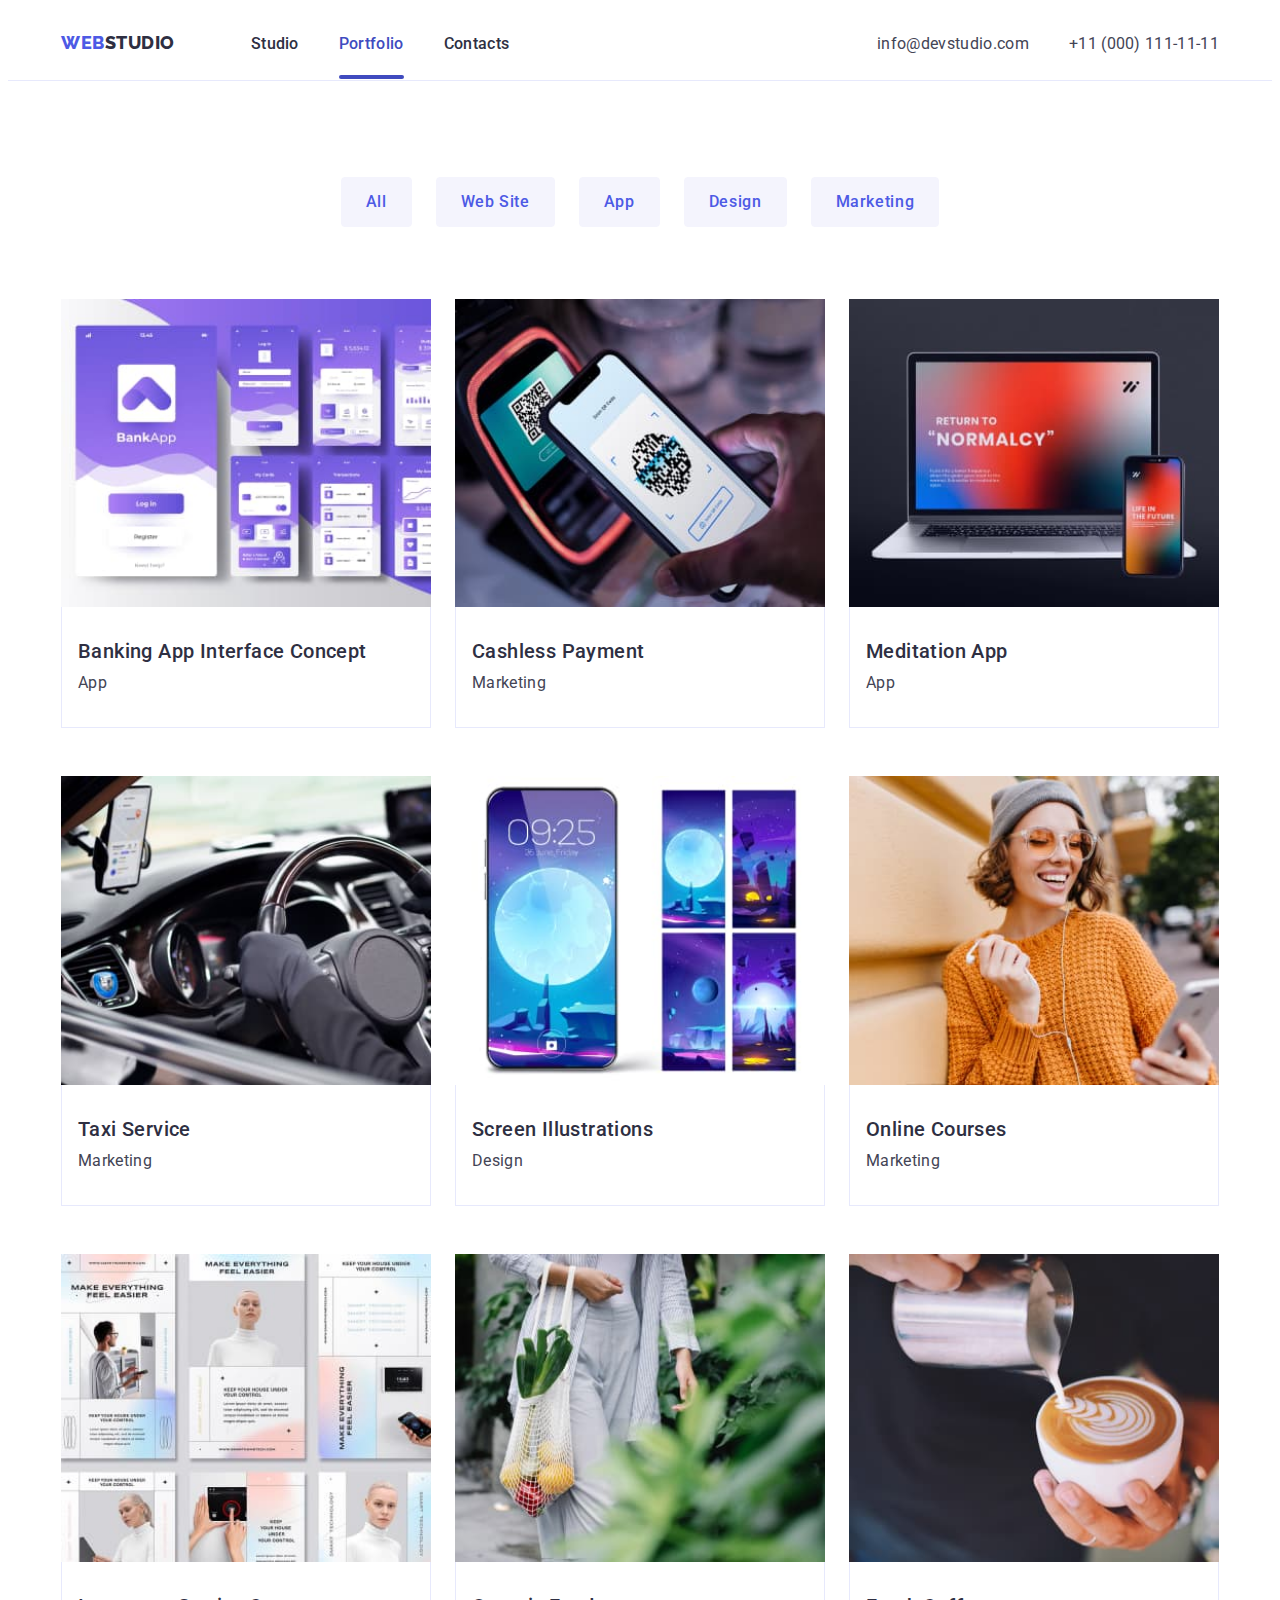
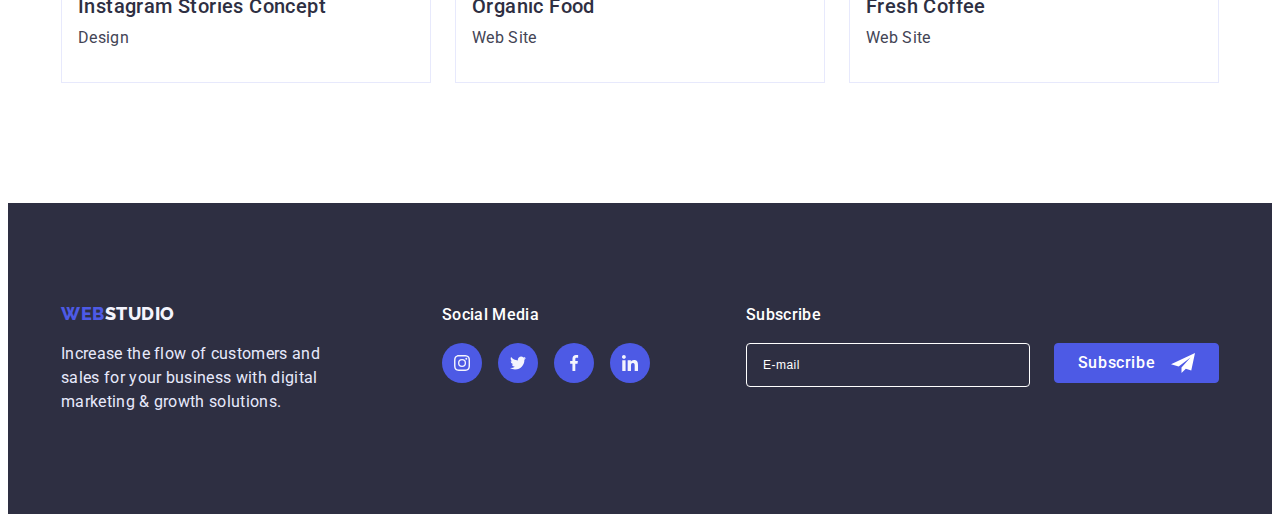
==== portfolio.html @ d58a416a "Initial commit" ====
<!DOCTYPE html>
<html lang="en">

<head>
  <meta charset="UTF-8" />
  <meta http-equiv="X-UA-Compatible" content="IE=edge" />
  <meta name="viewport" content="width=device-width, initial-scale=1.0" />
  <title>Document</title>
  <link rel="preconnect" href="https://fonts.googleapis.com" />
  <link rel="preconnect" href="https://fonts.gstatic.com" crossorigin />
  <link href="https://fonts.googleapis.com/css2?family=Raleway:wght@800&family=Roboto:wght@400;500;700;900&display=swap"
    rel="stylesheet" />
    <link
    href="https://cdnjs.cloudflare.com/ajax/libs/modern-normalize/1.1.0/modern-normalize.min.css"
    rel="stylesheet"
    integrity="sha512-wpPYUAdjBVSE4KJnH1VR1HeZfpl1ub8YT/NKx4PuQ5NmX2tKuGu6U/JRp5y+Y8XG2tV+wKQpNHVUX03MfMFn9Q=="
    crossorigin="anonymous"
    referrerpolicy="no-referrer"
  />
  <link
    href="https://cdnjs.cloudflare.com/ajax/libs/animate.css/4.1.1/animate.min.css"
    rel="stylesheet"
  />
  <link href="https://unpkg.com/aos@2.3.1/dist/aos.css" rel="stylesheet" />
  <link rel="stylesheet" href="./css/style.css" />
</head>

<body>
  <!-- Header -->
  <header class="header">
    <div class="header-container container">
      <nav class="header-nav">
        <a class="logo link" href="./index.html">Web<span class="logo-color">Studio</span></a>
        <ul class="header-list list">
          <li class="header-item">
            <a class="header-link link" href="./index.html">Studio</a>
          </li>
          <li class="header-item">
            <a class="header-link header-line link" href="./portfolio.html">Portfolio</a>
          </li>
          <li class="header-item">
            <a class="header-link link" href="">Contacts</a>
          </li>
        </ul>
      </nav>
      <address class="address">
        <ul class="header-list list">
          <li>
            <a class="header-address link" href="mailto:info@devstudio.com">info@devstudio.com</a>
          </li>
          <li>
            <a class="header-address link" href="tel:+110001111111">+11 (000) 111-11-11</a>
          </li>
        </ul>
      </address>
    </div>
  </header>

  <!-- Main -->

  <main>
    <!-- Filters -->

    <section class="portfolio">
      <div class="container">
        <h1 hidden>Portfolio</h1>
        <ul class="filters-list list">
          <li class="filters-list-item">
            <button class="portfolio-btn btn" type="button">All</button>
          </li>
          <li class="filters-list-item">
            <button class="portfolio-btn btn" type="button">
              Web Site
            </button>
          </li>
          <li class="filters-list-item">
            <button class="portfolio-btn btn" type="button">App</button>
          </li>
          <li class="filters-list-item">
            <button class="portfolio-btn btn" type="button">Design</button>
          </li>
          <li class="filters-list-item">
            <button class="portfolio-btn btn" type="button">
              Marketing
            </button>
          </li>
        </ul>

        <ul class="row-list list">
          <li class="row-item">
              <a class="row-item-link link" href="">
                <div class="row-wrap">
                  <div class="row-box-overlay">
                  <img class="row-img" src="./images/portfolio/raw1/img.jpg" alt="image" width="360" height="300" />
                  <p class="row-overlay-text">14 Stylish and User-Friendly App Design Concepts · Task Manager App · Calorie Tracker App · Exotic Fruit Ecommerce App · Cloud Storage App</p>
                  </div>
                  <div class="row-text-wrap">
                      <h2 class="row-title">Banking App Interface Concept</h2>
                        <p class="row-text">App</p>
                  </div>
                </div>
              </a>
          </li>
          <li class="row-item">
            <a class="row-item-link link" href="">
              <div class="row-wrap">
                <div class="row-box-overlay">
                  <img class="row-img" src="./images/portfolio/raw1/img3.jpg" alt="image" width="360" height="300" />
                  <p class="row-overlay-text">14 Stylish and User-Friendly App Design Concepts · Task Manager App · Calorie Tracker App · Exotic Fruit Ecommerce App · Cloud Storage App</p>
                </div >
                <div class="row-text-wrap">
                  <h2 class="row-title">Cashless Payment</h2>
                  <p class="row-text">Marketing</p>
                </div>
              </div>
            </a>
          </li>
          <li class="row-item">
            <a class="row-item-link link" href="">
              <div class="row-wrap">
                <div class="row-box-overlay">
                  <img class="row-img" src="./images/portfolio/raw1/img2.jpg" alt="image" width="360" height="300" />
                  <p class="row-overlay-text">14 Stylish and User-Friendly App Design Concepts · Task Manager App · Calorie Tracker App · Exotic Fruit Ecommerce App · Cloud Storage App</p>
                </div>
                <div class="row-text-wrap">
                  <h2 class="row-title">Meditation App</h2>
                  <p class="row-text">App</p>
                </div>
              </div>
            </a>
          </li>
          <li class="row-item">
            <a class="row-item-link link" href="">
              <div class="row-wrap">
                <div class="row-box-overlay">
                  <img class="row-img" src="./images/portfolio/raw2/img.jpg" alt="image" width="360" height="300" />
                  <p class="row-overlay-text">14 Stylish and User-Friendly App Design Concepts · Task Manager App · Calorie Tracker App · Exotic Fruit Ecommerce App · Cloud Storage App</p>
                </div>
                <div class="row-text-wrap">
                  <h2 class="row-title">Taxi Service</h2>
                  <p class="row-text">Marketing</p>
                </div >
              </div>
            </a>
          </li>
          <li class="row-item">
            <a class="row-item-link link" href="">
              <div class="row-wrap">
                <div class="row-box-overlay">
                  <img class="row-img" src="./images/portfolio/raw2/img2.jpg" alt="image" width="360" height="300" />
                  <p class="row-overlay-text">14 Stylish and User-Friendly App Design Concepts · Task Manager App · Calorie Tracker App · Exotic Fruit Ecommerce App · Cloud Storage App</p>
                </div>
                <div class="row-text-wrap">
                  <h2 class="row-title">Screen Illustrations</h2>
                  <p class="row-text">Design</p>
                </div>
              </div>
            </a>
          </li>
          <li class="row-item">
            <a class="row-item-link link" href="">
              <div class="row-wrap">
                <div class="row-box-overlay">
                  <img class="row-img" src="./images/portfolio/raw2/img3.jpg" alt="image" width="360" height="300" />
                  <p class="row-overlay-text">14 Stylish and User-Friendly App Design Concepts · Task Manager App · Calorie Tracker App · Exotic Fruit Ecommerce App · Cloud Storage App</p>
                </div>
                <div class="row-text-wrap">
                  <h2 class="row-title">Online Courses</h2>
                  <p class="row-text">Marketing</p>
                </div >
              </div>
            </a>
          </li>
          <li class="row-item">
            <a class="row-item-link link" href="">
              <div class="row-wrap">
                <div class="row-box-overlay">
                  <img class="row-img" src="./images/portfolio/raw3/img.jpg" alt="image" width="360" height="300" />
                  <p class="row-overlay-text">14 Stylish and User-Friendly App Design Concepts · Task Manager App · Calorie Tracker App · Exotic Fruit Ecommerce App · Cloud Storage App</p>
               </div>
                <div class="row-text-wrap">
                  <h2 class="row-title">Instagram Stories Concept</h2>
                  <p class="row-text">Design</p>
                </div>
              </div>
            </a>
          </li>
          <li class="row-item">
            <a class="row-item-link link" href="">
              <div class="row-wrap">
                <div class="row-box-overlay">
                <img class="row-img" src="./images/portfolio/raw3/img2.jpg" alt="image"
                  width="360" height="300" />
                  <p class="row-overlay-text">14 Stylish and User-Friendly App Design Concepts · Task Manager App · Calorie Tracker App · Exotic Fruit Ecommerce App · Cloud Storage App</p>
                </div>
              <div class="row-text-wrap">
                <h2 class="row-title">Organic Food</h2>
                <p class="row-text">Web Site</p>
              </div>
              </div>
            </a>
          </li>
          <li class="row-item">
            <a class="row-item-link link" href="">
              <div class="row-wrap">
                <div class="row-box-overlay">
               <img class="row-img" src="./images/portfolio/raw3/img3.jpg" alt="image" 
                  width="360" height="300" />
                  <p class="row-overlay-text">14 Stylish and User-Friendly App Design Concepts · Task Manager App · Calorie Tracker App · Exotic Fruit Ecommerce App · Cloud Storage App</p>
                </div>
                <div class="row-wrap"></div><div class="row-text-wrap">
                <h2 class="row-title">Fresh Coffee</h2>
                <p class="row-text">Web Site</p>
              </div>
              </div>
            </a>
          </li>
        </ul>
      </div>

    </section>
  </main>

  <!-- Footer -->
  <footer class="footer">
    <div class="footer-container container">
      <div class="footer-wrap">
        <a class="footer-logo-link link" href="./index.html">Web<span class="footer-logo-color">Studio</span></a>
        <p class="footer-text">
          Increase the flow of customers and sales for your business with
          digital marketing & growth solutions.
        </p>
      </div>
      <div class="footer-soc-wrap">
        <h3 class="footer-item-title title">Social media</h3>
        <ul class="footer-soc-list list">
          <li class="footer-soc-item">
            <a href="" class="footer-soc-link link"><svg width="16" height="16" class="footer-soc-icon">
                <use href="./images/icon/symbol-defs.svg#icon-instagram"></use>
              </svg></a>
          </li>
          <li class="footer-soc-item">
            <a href="" class="footer-soc-link link"><svg width="16" height="16" class="footer-soc-icon">
                <use href="./images/icon/symbol-defs.svg#icon-twitter"></use>
              </svg></a>
          </li>
          <li class="footer-soc-item">
            <a href="" class="footer-soc-link link">
              <svg width="16" height="16" class="footer-soc-icon">
                <use href="./images/icon/symbol-defs.svg#icon-facebook"></use>
              </svg></a>
          </li>
          <li class="footer-soc-item">
            <a href="" class="footer-soc-link link"><svg width="16" height="16" class="footer-soc-icon">
                <use href="./images/icon/symbol-defs.svg#icon-linkedin"></use>
              </svg></a>
          </li>
          </a>
          </li>
        </ul>
      </div>
      <form class="footer-form-wrap">
        <p class="footer-email-text">Subscribe</p>
        <div class="user-input">
            <input type="text" 
                class="footer-email-input" 
                placeholder="E-mail"
                name="user-email"
                required
                id="user-email"
                >
            
            <button type="submit" class="footer-btn btn" name="user-email">
              Subscribe <svg width="24" height="24" class="footer-btn-icon">
                  <use href="./images/icon/symbol-defs.svg#icon-Frame"></use>
                 </svg></button>
        </div > 
      </form >

    </div>
  </footer>
 
  <script src="https://unpkg.com/aos@2.3.1/dist/aos.js"></script>
    <script>
      AOS.init();
    </script>
  
</body>

</html>
---- css/style.css ----
:root {
  --color-iris: #4d5ae5;
  --color-ocean: #404bbf;
  --color-navy-blue: #2e2f42;
  --color-green: #31d0aa;
  --color-slate: #434455;
  --color-light-slate: #8e8f99;
  --color-cornflower: #e7e9fc;
  --color-cloud: #f4f4fd;
  --color-navy-blue-modal: #2e2f42;
  --color-grey: #2e2f42;
  --color-white: #ffffff;
  --color-dairy: #fcfcfc;
}

p,
h1,
h2,
h3,
h4,
h5,
h6 {
  margin: 0;
}

ul {
  padding-left: 0;
  margin: 0;
}

button {
  cursor: pointer;
}

address {
  font-style: normal;
}

body {
  font-family: Roboto, sans-serif;
  font-weight: 400;
  color: var(--color-slate);
}

img {
  display: block;
  width: 100%;
  height: auto;
}

.link {
  text-decoration: none;
}

.list {
  list-style: none;
}

.title {
  font-weight: 700;
  font-size: 36px;
  line-height: 1.11;
  text-align: center;
  letter-spacing: 0.02em;
  text-transform: capitalize;
}

.container {
  width: 1158px;
  padding-left: 15px;
  padding-right: 15px;
  margin-left: auto;
  margin-right: auto;
}

.btn {
  font-family: "Roboto", sans-serif;
  border-radius: 4px;
  cursor: pointer;
  letter-spacing: 0.04em;
  line-height: 1.5;
  font-size: 16px;
  font-weight: 500;
}

.visually-hidden {
  position: absolute;
  width: 1px;
  height: 1px;
  margin: -1px;
  border: 0;
  padding: 0;
  white-space: nowrap;
  clip-path: inset(100%);
  clip: rect(0 0 0 0);
  overflow: hidden;
}

/* ---------- HEADER ------------ */

.header {
  border-bottom: 1px solid var(--color-cornflower);
  padding-top: 24px;
  background-color: var(--color-white);
}

.header-container {
  display: flex;
  align-items: flex-start;
}
.header-nav {
  display: flex;
  margin-right: auto;
  align-items: flex-start;
}

.logo {
  font-family: "Raleway", sans-serif;
  font-weight: 800;
  font-size: 18px;
  line-height: 1.17em;
  display: flex;
  align-items: center;
  letter-spacing: 0.03em;
  text-transform: uppercase;
  color: var(--color-iris);
  margin-right: 76px;
}
.logo-color {
  color: var(--color-navy-blue);
}

.header-list {
  display: flex;
  align-items: center;
  gap: 40px;
}

.header-link {
  font-family: inherit;
  font-weight: 500;
  font-size: 16px;
  line-height: 1.5em;
  letter-spacing: 0.02em;
  color: var(--color-navy-blue);
  transition: color 250ms cubic-bezier(0.4, 0, 0.2, 1);
}

a[class="header-link header-line link"] {
  color: var(--color-ocean);
}

.header-item {
  display: block;
  width: 100%;
  min-height: 48px;
  position: relative;
}
.header-item > .header-line::after {
  content: "";
  width: 100%;
  height: 4px;
  border-radius: 2px;
  display: block;
  background-color: var(--color-ocean);
  position: absolute;
  top: 43px;
  left: 0;
  transition: background-color 250ms cubic-bezier(0.4, 0, 0.2, 1);
}

.header-link:is(:hover, :focus) {
  color: var(--color-ocean);
}

.header-address {
  font-weight: 400;
  font-size: 16px;
  line-height: 1.5;
  letter-spacing: 0.02em;
  color: var(--color-slate);
  transition: color 250ms cubic-bezier(0.4, 0, 0.2, 1);
}

.header-address:is(:hover, :focus) {
  color: var(--color-ocean);
}

/* ----------- HERO ------------- */

.hero {
  background-color: var(--color-navy-blue);
  background-image: linear-gradient(
      rgba(46, 47, 66, 0.7),
      rgba(46, 47, 66, 0.7)
    ),
    url(../images/hero/people-office.jpg);
  background-repeat: no-repeat;
  background-size: cover;
  max-width: 1440px;
  background-position: center;
  padding-top: 188px;
  padding-bottom: 188px;
  margin-left: auto;
  margin-right: auto;
}

.hero-title {
  font-weight: 700;
  font-size: 56px;
  line-height: 1.07;
  text-align: center;
  letter-spacing: 0.02em;
  color: #ffffff;
  max-width: 496px;
  margin: 0 auto 48px;
  display: block;
}

.hero-btn {
  min-width: 169px;
  height: 56px;
  border-radius: 4px;
  padding: 16px 32px;
  color: #ffffff;
  background: var(--color-iris);
  border: 1px solid var(--color-iris);
  margin: 0 465px auto;
  transition: background-color 250ms cubic-bezier(0.4, 0, 0.2, 1),
    border 250ms cubic-bezier(0.4, 0, 0.2, 1);
  z-index: 3;
}

.hero-btn:is(:hover, :focus) {
  background-color: var(--color-ocean);
  border: 1px solid var(--color-ocean);
}

/*-------------- feature ------------*/
.feature {
  padding-top: 120px;
  padding-bottom: 120px;
}

.feature-item {
  width: calc((100% - 72px) / 4);
}

.feature-list {
  display: flex;
  gap: 24px;
}

.feature-title {
  font-weight: 500;
  font-size: 20px;
  line-height: 1.2;
  letter-spacing: 0.02em;
  color: var(--color-navy-blue);
  margin-bottom: 8px;
}

.feature-text {
  font-weight: 400;
  font-size: 16px;
  line-height: 1.5;
  letter-spacing: 0.02em;
  color: var(--color-slate);
}

.feature-icon {
  background-color: var(--color-cloud);
  width: 100%;
  height: 112px;
  margin-bottom: 8px;
  display: flex;
  align-items: center;
  justify-content: center;
}

/* -------------doing-------------- */
.doing {
  padding-top: 0;
  padding-bottom: 120px;
}
.doing-img {
  width: 100%;
  height: auto;
  display: block;
}

.doing-item {
  width: calc((100% - 48px) / 3);
}

.doing-title {
  color: var(--color-navy-blue);
  margin-bottom: 72px;
}

.doing-list {
  display: flex;
  gap: 24px;
}

/* ---------team------------------ */
.team {
  background-color: var(--color-cloud);
  padding-top: 120px;
  padding-bottom: 120px;
}

.team-item {
  width: calc((100% - 72px) / 3);
  box-shadow: 0px 1px 6px rgba(46, 47, 66, 0.08),
    0px 1px 1px rgba(46, 47, 66, 0.16), 0px 2px 1px rgba(46, 47, 66, 0.08);
  border-radius: 0px 0px 4px 4px;
}

.team-item-wrap {
  padding: 32px 0;
  background-color: #ffffff;
}

.team-title {
  color: var(--color-navy-blue);
  margin-bottom: 72px;
}

.team-item-title {
  font-weight: 500;
  font-size: 20px;
  line-height: 1.2;
  text-align: center;
  letter-spacing: 0.02em;
  color: var(--color-navy-blue);
  margin-bottom: 8px;
}
.team-item-text {
  font-size: 16px;
  line-height: 1.5;
  text-align: center;
  letter-spacing: 0.02em;
  color: var(--color-slate);
}

.team-list {
  display: flex;
  gap: 24px;
}

.team-soc-list {
  display: flex;
  justify-content: center;
  margin-top: 8px;
  gap: 24px;
}
.team-soc-item {
  width: 40px;
  height: 40px;
}

.team-soc-link {
  width: 100%;
  height: 100%;
  border-radius: 50%;
  background-color: var(--color-iris);
  display: flex;
  align-items: center;
  justify-content: center;
  transition: background-color 250ms cubic-bezier(0.4, 0, 0.2, 1);
}

.team-soc-link:is(:hover, :focus) {
  background-color: var(--color-ocean);
}

.team-soc-icon {
  fill: var(--color-cloud);
}

/* -------customers--------- */
.customers {
  padding-top: 120px;
  padding-bottom: 120px;
}

.customers-title {
  margin-bottom: 72px;
}
.customers-list {
  display: flex;
  justify-content: center;
  gap: 24px;
}

.customers-item {
  width: calc((100% - 120px) / 6);
  height: 88px;
}

.customers-link {
  width: 100%;
  height: 100%;
  display: flex;
  align-items: center;
  justify-content: center;
  border: 1px solid var(--color-light-slate);
  border-radius: 5px;
  fill: var(--color-light-slate);
  transition: border 250ms cubic-bezier(0.4, 0, 0.2, 1),
    fill 250ms cubic-bezier(0.4, 0, 0.2, 1);
}

.customers-link:is(:hover, :focus) {
  border: 1px solid var(--color-ocean);
  fill: var(--color-ocean);
}

/* ------filters--------- */

.portfolio {
  padding-top: 96px;
  padding-bottom: 120px;
}
.filters-list {
  align-items: center;
  margin-bottom: 72px;
  display: flex;
  justify-content: center;
  gap: 24px;
}
.portfolio-btn {
  padding: 12px 24px;
  background-color: var(--color-cloud);
  border: 1px solid var(--color-cloud);
  color: var(--color-iris);
  transition: background-color 250ms cubic-bezier(0.4, 0, 0.2, 1),
    border-color 250ms cubic-bezier(0.4, 0, 0.2, 1),
    color 250ms cubic-bezier(0.4, 0, 0.2, 1),
    box-shadow 250ms cubic-bezier(0.4, 0, 0.2, 1);
}
.portfolio-btn:hover {
  background-color: var(--color-ocean);
  border-color: var(--color-ocean);
  color: #ffffff;
  box-shadow: 0px 3px 1px rgba(0, 0, 0, 0.1), 0px 2px 1px rgba(0, 0, 0, 0.08),
    0px 2px 2px rgba(0, 0, 0, 0.12);
}

/* ---------row-------------- */

.row-list {
  display: flex;
  flex-wrap: wrap;
  flex-direction: row;
  gap: 48px 24px;
}
.row-wrap {
  background-color: #ffffff;
}

.row-item {
  width: calc((100% - 48px) / 3);
  border-radius: 0px 0px 4px 4px;
  transition: transform 250ms cubic-bezier(0.4, 0, 0.2, 1);
}

.row-item-link {
  display: block;
  transition: box-shadow 250ms cubic-bezier(0.4, 0, 0.2, 1);
}

.row-item-link:is(:hover, :focus) {
  box-shadow: 0px 1px 6px rgba(46, 47, 66, 0.08),
    0px 1px 1px rgba(46, 47, 66, 0.16), 0px 2px 1px rgba(46, 47, 66, 0.08);
}

.row-box-overlay {
  position: relative;
  overflow: hidden;
}

.row-item:hover .row-overlay-text {
  transform: translateY(0);
}

.row-overlay-text {
  position: absolute;
  top: 0;
  font-weight: 400;
  font-size: 16px;
  line-height: 1.5;
  letter-spacing: 0.02em;
  color: var(--color-cloud);
  background-color: var(--color-iris);
  height: 100%;
  width: 100%;
  padding-top: 40px;
  padding-bottom: 0px;
  padding-left: 32px;
  padding-right: 32px;
  transform: translateY(100%);
  transition: transform 250ms cubic-bezier(0.4, 0, 0.2, 1);
}

.row-title {
  font-weight: 500;
  font-size: 20px;
  line-height: 1.2;
  letter-spacing: 0.02em;
  color: var(--color-navy-blue);
  margin-bottom: 8px;
}

.row-text {
  font-size: 16px;
  line-height: 1.5;
  letter-spacing: 0.02em;
  color: var(--color-slate);
}

.row-text-wrap {
  padding-top: 32px;
  padding-bottom: 32px;
  padding-left: 16px;
  border-left: 1px solid var(--color-cornflower);
  border-right: 1px solid var(--color-cornflower);
  border-bottom: 1px solid var(--color-cornflower);
}

/* ----------footer----------- */

.footer-container {
  display: flex;
}
.footer-wrap {
  max-width: 264px;
  margin-right: 120px;
}

.footer-text {
  font-size: 16px;
  line-height: 1.5;
  letter-spacing: 0.02em;
  color: var(--color-cornflower);
  margin-top: 17.5px;
}

.footer {
  padding-top: 100px;
  padding-bottom: 100px;
  background: var(--color-navy-blue);
}

.footer-logo-link {
  font-family: "Raleway", sans-serif;
  font-weight: 800;
  font-size: 18px;
  line-height: 1.17em;
  letter-spacing: 0.03em;
  text-transform: uppercase;
  color: var(--color-iris);
}

.footer-logo-color {
  color: var(--color-cloud);
}

.footer-item-title {
  font-weight: 500;
  font-size: 16px;
  line-height: 1.5;
  color: var(--color-white);
  text-align: left;
  margin-bottom: 16px;
}

.footer-soc-list {
  display: flex;
  gap: 16px;
}
.footer-soc-item {
  width: 40px;
  height: 40px;
}
.footer-soc-wrap {
  margin-right: 96px;
}

.footer-soc-link {
  width: 100%;
  height: 100%;
  border-radius: 50%;
  background-color: var(--color-iris);
  display: flex;
  align-items: center;
  justify-content: center;
  fill: var(--color-cloud);
  transition: background-color 250ms cubic-bezier(0.4, 0, 0.2, 1);
}

.footer-soc-link:is(:hover, :focus) {
  background-color: var(--color-green);
}

/* footer-modal-wrap */
.footer-form-wrap {
  
}

.footer-email-text {
  font-weight: 500;
  font-size: 16px;
  line-height: 1.5;
  letter-spacing: 0.02em;
  color: #ffffff;
  margin-bottom: 16px;
}
.user-input {
  display: flex;
  gap: 24px;
}
.footer-email-input {
  width: 264px;
  height: 40px;
  border: 1px solid var(--color-white);
  border-radius: 4px;
  outline: transparent;
  background-color: transparent;
  padding-left: 16px;
  color: var(--color-white);
  transition: border-color 250ms cubic-bezier(0.4, 0, 0.2, 1);
}
.footer-email-input:is(:hover, :focus) {
  border-color: var(--color-iris);
  
}

.footer-email-input::placeholder {
  font-weight: 400;
  font-size: 12px;
  line-height: 2;
  display: flex;
  align-items: center;
  letter-spacing: 0.04em;
  color: var(--color-white);
 
}



.footer-btn {
  width: 165px;
  max-height: 40px;
  background-color: var(--color-iris);
  border: 1px solid var(--color-iris);
  color: var(--color-white);
  fill: var(--color-white);
  display: flex;
  align-items: center;
  justify-content: center;
  transition: background-color 250ms cubic-bezier(0.4, 0, 0.2, 1),
  border-color 250ms cubic-bezier(0.4, 0, 0.2, 1);
  gap: 16px;
   
}

.footer-btn:is(:hover, :focus) {
  background-color: var(--color-ocean);
  border-color: var(--color-ocean);
} 

/* ------------backdrop--------- */
.backdrop {
  position: fixed;
  top: 0;
  left: 0;
  width: 100%;
  height: 100%;
  background-color: rgba(46, 47, 66, 0.4);
  transition: opacity 250ms cubic-bezier(0.4, 0, 0.2, 1),
    visibility 250ms cubic-bezier(0.4, 0, 0.2, 1);
}

.modal {
  width: 408px;
  padding: 72px 24px 24px;
  background-color: var(--color-dairy);
  border-radius: 4px;
  position: relative;
  top: 50%;
  left: 50%;
  transform: translate(-50%, -50%) scaleY(1);
  transition: transform 250ms cubic-bezier(0.4, 0, 0.2, 1);
}

.backdrop.is-hidden .modal {
  transform: translate(-50%, -50%) scaleY(2);
}

.modal-close {
  display: block;
  position: absolute;
  top: 24px;
  left: 360px;
  border-radius: 50%;
  width: 24px;
  height: 24px;
  background-color: var(--color-cornflower);
  border: 1px solid rgba(0, 0, 0, 0.1);
  transition: background-color 250ms cubic-bezier(0.4, 0, 0.2, 1),
    border 250ms cubic-bezier(0.4, 0, 0.2, 1);
}

.modal-close-icon {
  width: 100%;
  height: 100%;
  display: flex;
  align-items: center;
  justify-content: center;
  fill: var(--color-navy-blue);
}

.modal-close:is(:hover, :focus) {
  background-color: var(--color-ocean);
  border: 1px solid var(--color-ocean);
}
.modal-close:is(:hover, :focus) > .modal-close-icon {
  fill: var(--color-white);
}

.is-hidden {
  opacity: 0;
  visibility: hidden;
  pointer-events: none;
}

.modal-title-text {
  font-weight: 500;
  font-size: 16px;
  line-height: 1.5;
  text-align: center;
  letter-spacing: 0.02em;
  color: var(--color-navy-blue);
  margin-bottom: 16px;
}

.modal-user-input {
  display: flex;
  flex-direction: column;
  gap: 8px;
 
}

.modal-input {
  width: 100%;
  height: 40px;
  border: 1px solid rgba(46, 47, 66, 0.4);
  border-radius: 4px;
  padding-left: 38px;
  outline: none;
  background-color: transparent;
  transition:  border-color 250ms cubic-bezier(0.4, 0, 0.2, 1),
  fill 250ms cubic-bezier(0.4, 0, 0.2, 1); 

}
.modal-input:is(:hover, :focus)
{border-color: var(--color-iris);}

.modal-input:is(:hover, :focus) + .modal-form-icon {
  fill: var(--color-iris);
}


.modal-label-text {
  display: inline-block;
  margin-bottom: 4px;
  font-weight: 400;
  font-size: 12px;
  line-height: 1.17;
  letter-spacing: 0.04em;
  color: var(--color-light-slate);
}

.modal-input-wrap {
  position: relative;
}
.modal-form-icon {
  position: absolute;
  left: 16px;
  top: 50%;
  transform: translateY(-50%);
}

.modal-textarea {
  width: 100%;
  height: 120px;
  border: 1px solid rgba(46, 47, 66, 0.4);
  border-radius: 4px;
  outline: transparent;
  background-color: transparent;
  resize: none;
  padding: 8px 16px;
  transition:  border-color 250ms cubic-bezier(0.4, 0, 0.2, 1); 

}
.modal-textarea:is(:hover, :focus)
{border-color: var(--color-iris);}

.modal-textarea::placeholder {
  position: absolute;
  top: 8px;
  left: 16px;
  font-weight: 400;
  font-size: 12px;
  line-height: 1.17;
  letter-spacing: 0.04em;
  color: rgba(46, 47, 66, 0.4);
}

/* checkbox */
.modal-checkbox {
  display: flex;
  align-items: center;
  margin-top: 16px;
  margin-bottom: 24px;
}

.modal-checkbox-text {
  display: flex;
  align-items: center;
  position: relative;
  font-weight: 400;
  font-size: 12px;
  line-height: 1.17;
  letter-spacing: 0.04em;
  gap: 8px;
}

.modal-checkbox-text .check-icon-frame {
  width: 16px;
  height: 16px;
  border: 1px solid rgba(46, 47, 66, 0.4);
  border-radius: 2px;
  background-color: transparent;
  display: flex;
  align-items: center;
  justify-content: center;
  fill: transparent;
  transition: background-color 250ms cubic-bezier(0.4, 0, 0.2, 1),
    border 250ms cubic-bezier(0.4, 0, 0.2, 1);
}

.modal-check:focus + .modal-checkbox-text .check-icon-frame {
  border: 1px solid var(--color-ocean);
}

.modal-check:checked + .modal-checkbox-text .check-icon-frame {
  background-color: var(--color-ocean);
  border: 1px solid var(--color-ocean);
  fill: var(--color-white);
}

.check-privacy {
  color: var(--color-iris);
}

/* button */

.modal-sent-btn {
  min-width: 169px;
  height: 56px;
  color: #ffffff;
  background-color: var(--color-iris);
  box-shadow: 0px 4px 4px rgba(0, 0, 0, 0.15);
  border: 4px solid var(--color-iris);
  margin: 0 auto;
  transition: background-color 250ms cubic-bezier(0.4, 0, 0.2, 1),
  border-color 250ms cubic-bezier(0.4, 0, 0.2, 1);
}

.modal-sent-btn:is(:hover, :focus) {
  background-color: var(--color-ocean);
  border-color: var(--color-ocean);
}
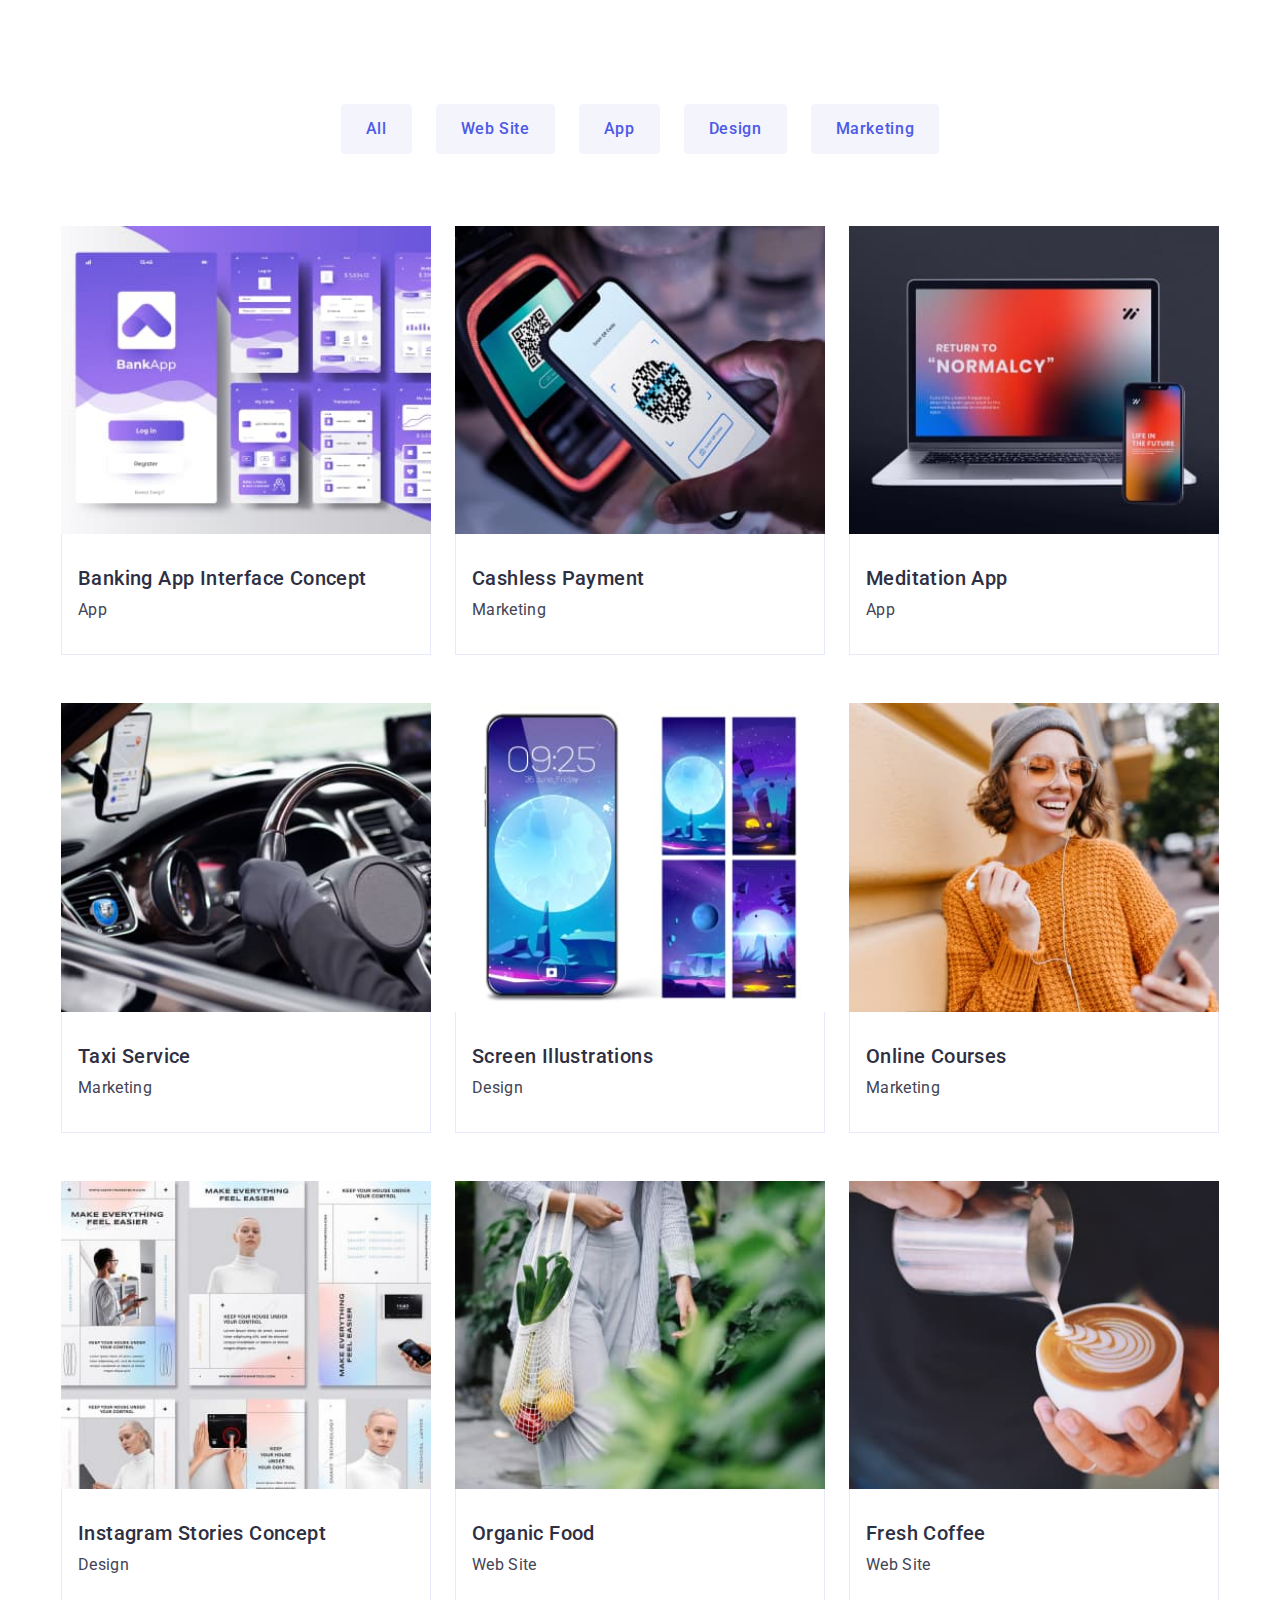
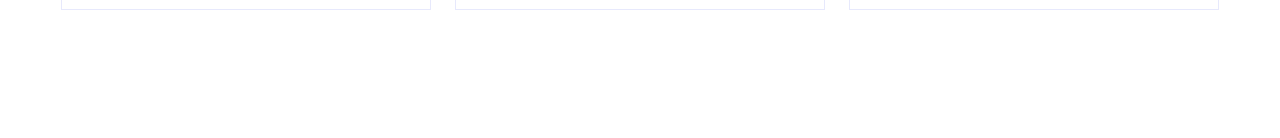
==== commit 280b173a: "main" ====
--- a/portfolio.html
+++ b/portfolio.html
@@ -22,12 +22,13 @@
     rel="stylesheet"
   />
   <link href="https://unpkg.com/aos@2.3.1/dist/aos.css" rel="stylesheet" />
-  <link rel="stylesheet" href="./css/style.css" />
+  <link href="./css/style.css" rel="stylesheet" />
+  <link href="./css/media.css" rel="stylesheet" />
 </head>
 
 <body>
   <!-- Header -->
-  <header class="header">
+  <!-- <header class="header">
     <div class="header-container container">
       <nav class="header-nav">
         <a class="logo link" href="./index.html">Web<span class="logo-color">Studio</span></a>
@@ -54,7 +55,7 @@
         </ul>
       </address>
     </div>
-  </header>
+  </header> -->
 
   <!-- Main -->
 
@@ -218,11 +219,11 @@
         </ul>
       </div>
 
-    </section>
+    </section> 
   </main>
 
   <!-- Footer -->
-  <footer class="footer">
+  <!-- <footer class="footer">
     <div class="footer-container container">
       <div class="footer-wrap">
         <a class="footer-logo-link link" href="./index.html">Web<span class="footer-logo-color">Studio</span></a>
@@ -278,7 +279,7 @@
       </form >
 
     </div>
-  </footer>
+  </footer> -->
  
   <script src="https://unpkg.com/aos@2.3.1/dist/aos.js"></script>
     <script>
--- a/css/style.css
+++ b/css/style.css
@@ -66,12 +66,14 @@
 }
 
 .container {
-  width: 1158px;
+  /* width: 1158px; */
+  width: 100%;
   padding-left: 15px;
   padding-right: 15px;
   margin-left: auto;
-  margin-right: auto;
-}
+  margin-right: auto; 
+}
+
 
 .btn {
   font-family: "Roboto", sans-serif;
@@ -197,23 +199,23 @@
     url(../images/hero/people-office.jpg);
   background-repeat: no-repeat;
   background-size: cover;
-  max-width: 1440px;
+  max-width: 428px;
   background-position: center;
-  padding-top: 188px;
-  padding-bottom: 188px;
+  padding-top: 112px;
+  padding-bottom: 112px;
   margin-left: auto;
   margin-right: auto;
 }
 
 .hero-title {
   font-weight: 700;
-  font-size: 56px;
+  font-size: 36px;
   line-height: 1.07;
   text-align: center;
   letter-spacing: 0.02em;
   color: #ffffff;
-  max-width: 496px;
-  margin: 0 auto 48px;
+  max-width: 320px;
+  margin: 0 auto 72px;
   display: block;
 }
 
@@ -225,10 +227,11 @@
   color: #ffffff;
   background: var(--color-iris);
   border: 1px solid var(--color-iris);
-  margin: 0 465px auto;
+  /* margin: 0 465px auto; */
   transition: background-color 250ms cubic-bezier(0.4, 0, 0.2, 1),
     border 250ms cubic-bezier(0.4, 0, 0.2, 1);
   z-index: 3;
+  margin: 0 auto;
 }
 
 .hero-btn:is(:hover, :focus) {
@@ -238,18 +241,25 @@
 
 /*-------------- feature ------------*/
 .feature {
-  padding-top: 120px;
-  padding-bottom: 120px;
+  /* padding-top: 120px;
+  padding-bottom: 120px; */
+  padding-top: 96px;
+  padding-bottom: 96px;
+}
+
+.feature-list {
+  display: flex; 
+  flex-wrap: wrap;
+  flex-direction: row;
+  gap: 24px; 
 }
 
 .feature-item {
-  width: calc((100% - 72px) / 4);
-}
-
-.feature-list {
-  display: flex;
-  gap: 24px;
-}
+  /* width: calc((100% - 72px) / 4); */
+  width: 100%;
+}
+
+
 
 .feature-title {
   font-weight: 500;
@@ -269,28 +279,28 @@
 }
 
 .feature-icon {
-  background-color: var(--color-cloud);
+  display: none;
+  /* background-color: var(--color-cloud);
   width: 100%;
   height: 112px;
   margin-bottom: 8px;
   display: flex;
   align-items: center;
-  justify-content: center;
+  justify-content: center; */
 }
 
 /* -------------doing-------------- */
+
 .doing {
+ 
   padding-top: 0;
-  padding-bottom: 120px;
-}
-.doing-img {
-  width: 100%;
-  height: auto;
-  display: block;
+  padding-bottom: 120px;  
+  
 }
 
 .doing-item {
-  width: calc((100% - 48px) / 3);
+  width: calc((100% - 48px) / 3); 
+  
 }
 
 .doing-title {
@@ -299,26 +309,39 @@
 }
 
 .doing-list {
-  display: flex;
+  display: flex; 
+  flex-wrap: wrap;
   gap: 24px;
-}
+} 
+
+
+
 
 /* ---------team------------------ */
 .team {
   background-color: var(--color-cloud);
-  padding-top: 120px;
-  padding-bottom: 120px;
+  /* padding-top: 120px;
+  padding-bottom: 120px; */
+  padding-top: 96px;
+  padding-bottom: 96px;
+}
+.team-list {
+  width: 100%;
+  display: flex;
+  flex-wrap: wrap;
+  gap: 72px;
+ 
 }
 
 .team-item {
-  width: calc((100% - 72px) / 3);
+  /* width: calc((100% - 72px) / 4); */
+  width: 100%;
   box-shadow: 0px 1px 6px rgba(46, 47, 66, 0.08),
     0px 1px 1px rgba(46, 47, 66, 0.16), 0px 2px 1px rgba(46, 47, 66, 0.08);
   border-radius: 0px 0px 4px 4px;
 }
-
 .team-item-wrap {
-  padding: 32px 0;
+  padding: 32px 16px;
   background-color: #ffffff;
 }
 
@@ -344,10 +367,7 @@
   color: var(--color-slate);
 }
 
-.team-list {
-  display: flex;
-  gap: 24px;
-}
+
 
 .team-soc-list {
   display: flex;
@@ -381,8 +401,10 @@
 
 /* -------customers--------- */
 .customers {
-  padding-top: 120px;
-  padding-bottom: 120px;
+  /* padding-top: 120px;
+  padding-bottom: 120px; */
+  padding-top: 96px;
+  padding-bottom: 96px;
 }
 
 .customers-title {
@@ -390,13 +412,17 @@
 }
 .customers-list {
   display: flex;
-  justify-content: center;
-  gap: 24px;
+  flex-direction: row;
+  flex-wrap: wrap;
+  /* gap: 24px;  */
+  gap: 72px 16px; 
 }
 
 .customers-item {
-  width: calc((100% - 120px) / 6);
+  /* width: calc((100% - 120px) / 6); */
+  width: calc((100% - 16px) / 2);
   height: 88px;
+  
 }
 
 .customers-link {
@@ -420,13 +446,16 @@
 /* ------filters--------- */
 
 .portfolio {
-  padding-top: 96px;
-  padding-bottom: 120px;
+  /* padding-top: 96px;
+  padding-bottom: 120px; */
+  padding-top: 0px;
+  padding-bottom: 0px;
 }
 .filters-list {
   align-items: center;
   margin-bottom: 72px;
   display: flex;
+  flex-wrap: wrap;
   justify-content: center;
   gap: 24px;
 }
@@ -461,7 +490,8 @@
 }
 
 .row-item {
-  width: calc((100% - 48px) / 3);
+  /* width: calc((100% - 48px) / 3); */
+  width: 100%;
   border-radius: 0px 0px 4px 4px;
   transition: transform 250ms cubic-bezier(0.4, 0, 0.2, 1);
 }
@@ -533,10 +563,17 @@
 
 .footer-container {
   display: flex;
+  flex-direction: column;
+  align-items: center;
+  gap: 72px;
+
 }
 .footer-wrap {
-  max-width: 264px;
-  margin-right: 120px;
+ width: 268px;
+ display: flex;
+ flex-direction: column;
+ align-items: center;
+  /* margin-right: 120px; */
 }
 
 .footer-text {
@@ -577,15 +614,20 @@
 }
 
 .footer-soc-list {
-  display: flex;
-  gap: 16px;
+  display: flex; 
+  gap: 16px; 
 }
 .footer-soc-item {
   width: 40px;
   height: 40px;
 }
 .footer-soc-wrap {
-  margin-right: 96px;
+  /* margin-right: 96px; */
+
+ width: 208;
+ display: flex;
+ flex-direction: column;
+ align-items: center;
 }
 
 .footer-soc-link {
@@ -606,7 +648,11 @@
 
 /* footer-modal-wrap */
 .footer-form-wrap {
-  
+  width: 100%;
+  display: flex;
+  flex-direction: column;
+  align-items: center;
+
 }
 
 .footer-email-text {
@@ -618,11 +664,16 @@
   margin-bottom: 16px;
 }
 .user-input {
-  display: flex;
-  gap: 24px;
-}
+  width: 100%;
+  display: flex;
+  flex-direction: column;
+  align-items: center;
+  gap: 16px; 
+}
+
 .footer-email-input {
-  width: 264px;
+  /* width: 264px; */
+  width: 100%;
   height: 40px;
   border: 1px solid var(--color-white);
   border-radius: 4px;
--- a/css/media.css
+++ b/css/media.css
@@ -0,0 +1,197 @@
+
+
+
+@media screen and (min-width: 428px) {
+   
+.container {
+    width: 426px;
+
+}
+
+
+/* customers */
+
+
+/* doing */
+.doing {
+  display: none;
+}
+/* team */
+.team-container {
+width: 298px;
+}
+
+/* ----------footer----------- */
+
+
+    
+  }
+@media screen and (min-width: 768px) {
+   
+    .container {
+      width: 766px;
+    }
+   
+
+     /*-------------- feature ------------*/
+    
+   .feature-item {
+        width: calc((100% - 24px) / 2); 
+        
+      }
+      /* -------------doing-------------- */
+      .doing {
+        display: none;
+      }
+
+      /* ---------team------------------ */ 
+      .team-container {
+        width: 552px;
+        
+      }
+      .team-item {
+      width: calc((100% - 24px) / 2);
+       }
+       .team-list {
+        gap: 64px 24px; 
+      }
+      /* -------customers--------- */
+
+      .customers-container {
+        width: 552px;
+        
+      }
+
+      .customers-item {
+  
+  width: calc((100% - 48px) / 3);
+ 
+}
+/* ----------footer----------- */
+
+.footer-container {
+  width: 552px; 
+ 
+}
+
+  }  
+
+
+@media screen and (min-width: 1158px) {
+   
+    .container {
+        width: 1158px;
+    }
+/* ----------- HERO ------------- */
+.hero {
+ 
+  max-width: 1440px;
+  padding-top: 188px;
+  padding-bottom: 188px;
+  margin-left: auto;
+  margin-right: auto;
+}
+.hero-title {
+  max-width: 496px;
+  font-size: 56px;
+  margin: 0 auto 48px;}
+/*-------------- feature ------------*/
+.feature {
+  padding-top: 120px;
+  padding-bottom: 120px; 
+}
+.feature-item {
+  width: calc((100% - 72px) / 4); }
+  
+  .feature-icon {
+  background-color: var(--color-cloud);
+  width: 100%;
+  height: 112px;
+  margin-bottom: 8px;
+  display: flex;
+  align-items: center;
+  justify-content: center; 
+}
+
+    /* -------------doing-------------- */
+    .doing {
+      padding-top: 0;
+      padding-bottom: 120px; 
+      
+    }
+    
+    .doing-item {
+      width: calc((100% - 48px) / 3); 
+      
+    }
+    
+    .doing-title {
+      color: var(--color-navy-blue);
+      margin-bottom: 72px;
+    }
+    
+    .doing-list {
+      display: flex; 
+      flex-wrap: wrap;
+      gap: 24px;
+    }
+
+   /* ---------team------------------ */ 
+    
+   .team {
+    
+    padding-top: 120px;
+    padding-bottom: 120px; 
+  }
+    .team-item {
+    width: calc((100% - 72px) / 4); 
+ 
+}
+/* -------customers--------- */
+.customers {
+  padding-top: 120px;
+  padding-bottom: 120px; 
+}  
+.customers-item {
+  width: calc((100% - 120px) / 6); 
+  
+}
+.customers-list {
+   gap: 24px;   
+}
+
+/* ------filters--------- */
+.portfolio {
+  padding-top: 96px;
+  padding-bottom: 120px; 
+}
+
+/* ---------row-------------- */
+.row-item {
+  width: calc((100% - 48px) / 3); 
+  }
+
+  /* ----------footer----------- */
+
+.footer-container {
+  display: flex; 
+}
+.footer-wrap {
+  max-width: 264px;
+ margin-right: 120px;}
+
+ .footer-soc-wrap {
+  margin-right: 80px;}
+
+  .footer-email-input {
+   width: 264px; 
+      }
+.user-input {
+   gap: 24px;  
+}
+
+
+
+    }
+
+ 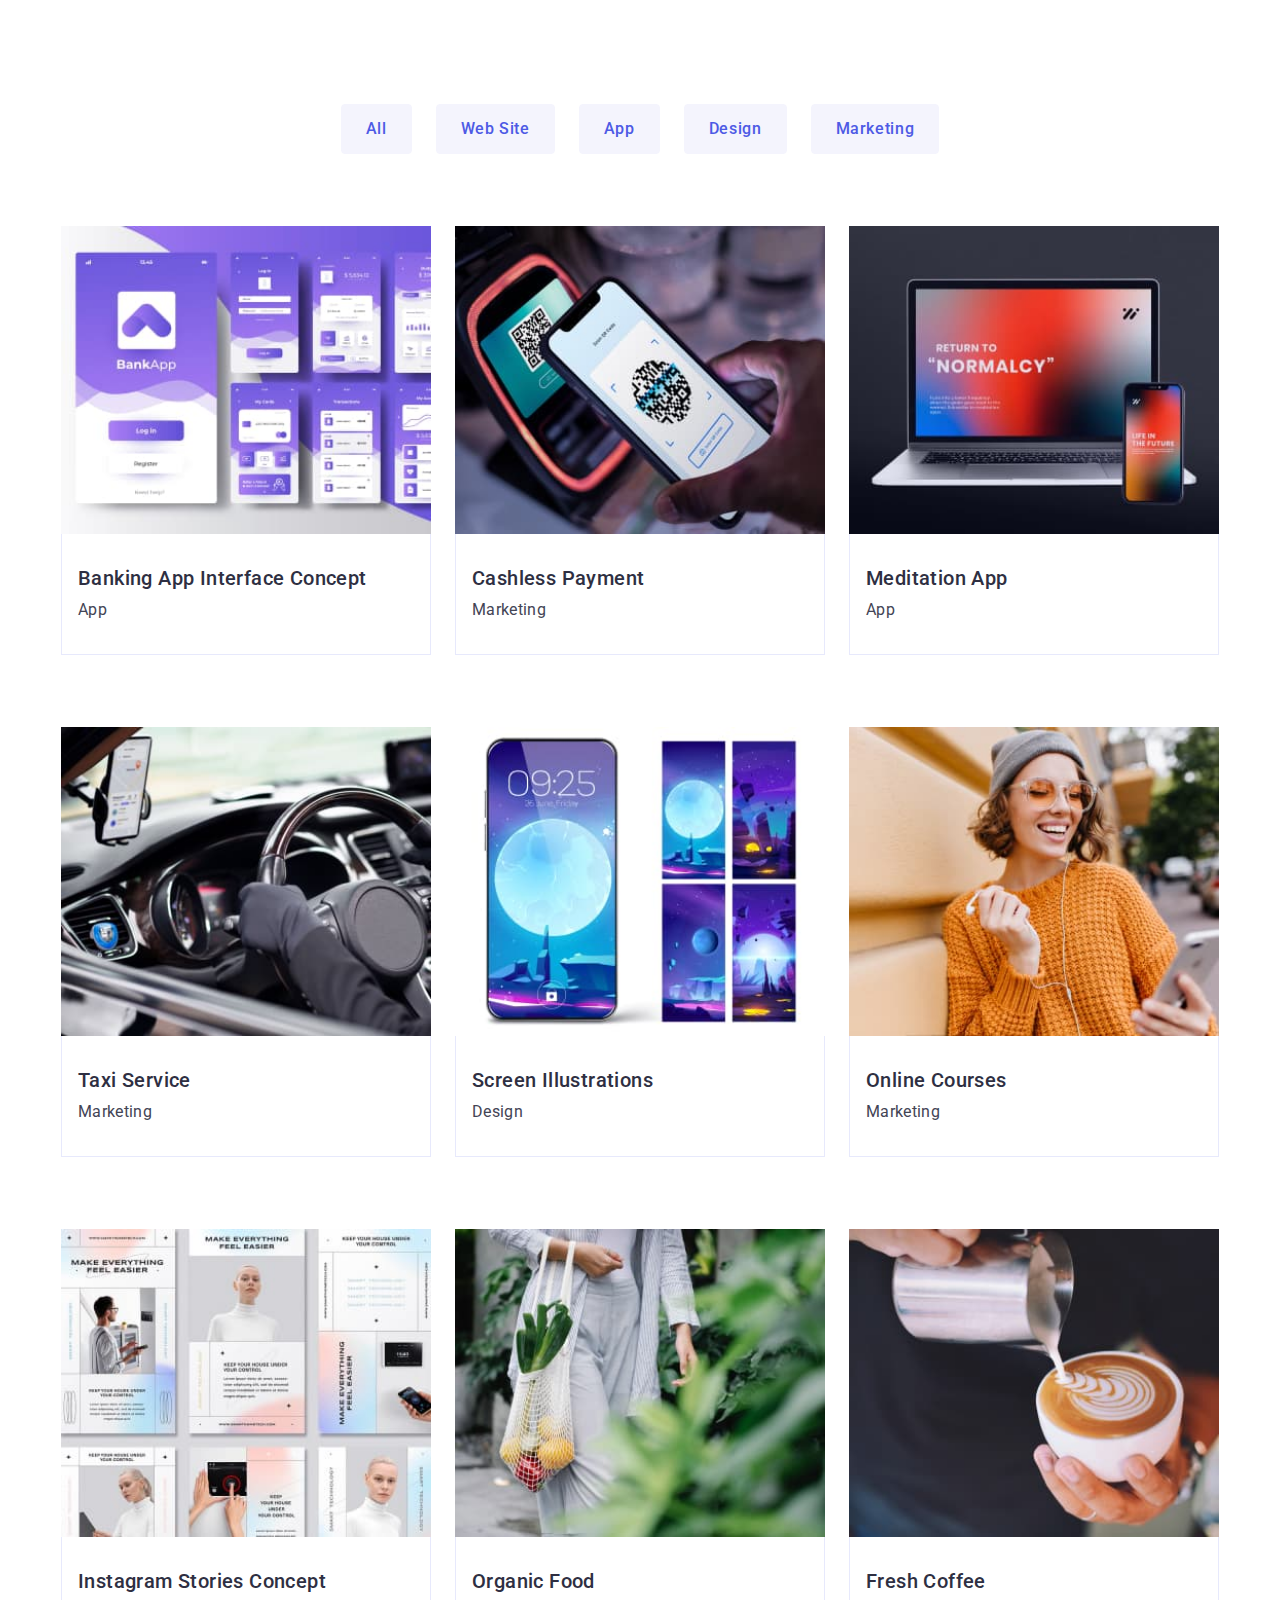
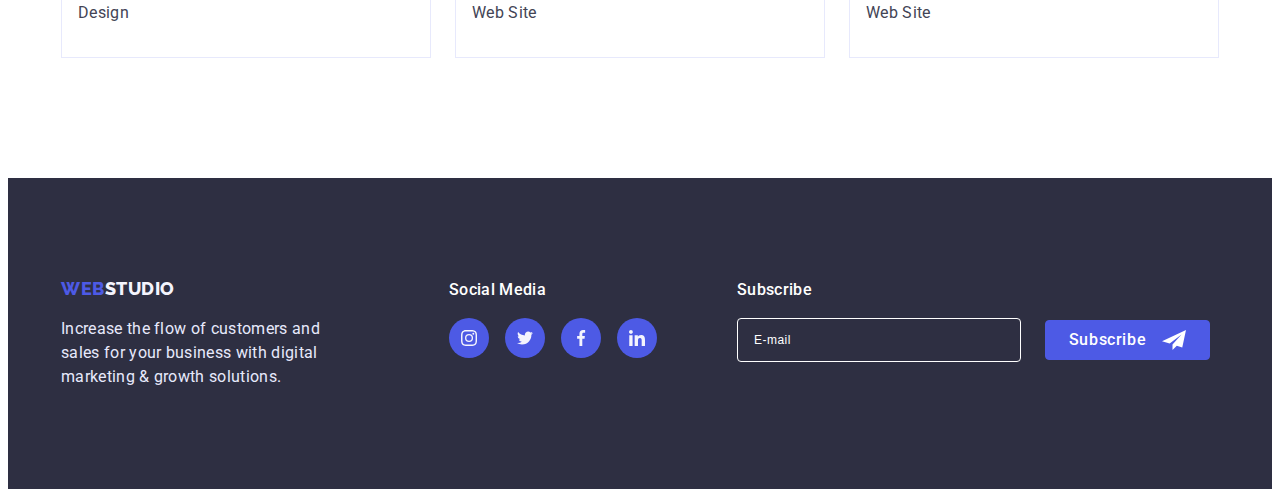
==== commit 45f07a4d: "main" ====
--- a/portfolio.html
+++ b/portfolio.html
@@ -45,7 +45,7 @@
         </ul>
       </nav>
       <address class="address">
-        <ul class="header-list list">
+        <ul class="header-list-address list">
           <li>
             <a class="header-address link" href="mailto:info@devstudio.com">info@devstudio.com</a>
           </li>
@@ -55,7 +55,7 @@
         </ul>
       </address>
     </div>
-  </header> -->
+  </header>  -->
 
   <!-- Main -->
 
@@ -223,7 +223,7 @@
   </main>
 
   <!-- Footer -->
-  <!-- <footer class="footer">
+  <footer class="footer">
     <div class="footer-container container">
       <div class="footer-wrap">
         <a class="footer-logo-link link" href="./index.html">Web<span class="footer-logo-color">Studio</span></a>
@@ -279,7 +279,7 @@
       </form >
 
     </div>
-  </footer> -->
+  </footer> 
  
   <script src="https://unpkg.com/aos@2.3.1/dist/aos.js"></script>
     <script>
--- a/css/style.css
+++ b/css/style.css
@@ -108,7 +108,7 @@
 
 .header-container {
   display: flex;
-  align-items: flex-start;
+  align-items: center;
 }
 .header-nav {
   display: flex;
@@ -137,7 +137,12 @@
   align-items: center;
   gap: 40px;
 }
-
+.header-list-address {
+  display: flex;
+  align-items: center;
+  gap: 40px;
+  
+}
 .header-link {
   font-family: inherit;
   font-weight: 500;
@@ -216,22 +221,20 @@
   color: #ffffff;
   max-width: 320px;
   margin: 0 auto 72px;
-  display: block;
+  
 }
 
 .hero-btn {
   min-width: 169px;
   height: 56px;
-  border-radius: 4px;
-  padding: 16px 32px;
+  
   color: #ffffff;
   background: var(--color-iris);
   border: 1px solid var(--color-iris);
   /* margin: 0 465px auto; */
   transition: background-color 250ms cubic-bezier(0.4, 0, 0.2, 1),
     border 250ms cubic-bezier(0.4, 0, 0.2, 1);
-  z-index: 3;
-  margin: 0 auto;
+  margin: 0 114px auto;
 }
 
 .hero-btn:is(:hover, :focus) {
@@ -251,23 +254,26 @@
   display: flex; 
   flex-wrap: wrap;
   flex-direction: row;
-  gap: 24px; 
+  gap: 72px;
+  /* gap: 24px;  */
 }
 
 .feature-item {
   /* width: calc((100% - 72px) / 4); */
   width: 100%;
-}
-
-
-
+  display: flex;
+ flex-direction: column;
+ align-items: center;
+}
+ 
 .feature-title {
-  font-weight: 500;
-  font-size: 20px;
-  line-height: 1.2;
+  font-weight: 700;
+  font-size: 36px;
+  line-height: 1.11;
   letter-spacing: 0.02em;
   color: var(--color-navy-blue);
   margin-bottom: 8px;
+  text-transform: capitalize;
 }
 
 .feature-text {
@@ -703,7 +709,7 @@
 
 .footer-btn {
   width: 165px;
-  max-height: 40px;
+  height: 40px;
   background-color: var(--color-iris);
   border: 1px solid var(--color-iris);
   color: var(--color-white);
--- a/css/media.css
+++ b/css/media.css
@@ -8,6 +8,10 @@
 
 }
 
+  
+  
+}
+/*-------------- feature ------------*/
 
 /* customers */
 
@@ -25,27 +29,57 @@
 
 
     
-  }
+  
 @media screen and (min-width: 768px) {
    
     .container {
       width: 766px;
     }
-   
+/* header */
+
+.header-container {
+  display: flex;
+  align-items: center;
+}
+    .header-list-address {
+      display: flex;
+      flex-direction: column;
+      gap: 12px;
+      
+    }
+
+   /* hero */
+   .hero-btn {
+    margin: 0 284px auto;
+   } 
+
+   .hero {
+    max-width: 768px;
+  
+}
 
      /*-------------- feature ------------*/
     
    .feature-item {
         width: calc((100% - 24px) / 2); 
-        
-      }
+        display: flex;
+        flex-direction: column;
+        align-items: self-start;
+      }
+      .feature-list {
+        display: flex; 
+        flex-wrap: wrap;
+        gap: 24px; 
+      }
+
+    
       /* -------------doing-------------- */
-      .doing {
+    .doing {
         display: none;
       }
 
       /* ---------team------------------ */ 
-      .team-container {
+    .team-container {
         width: 552px;
         
       }
@@ -67,11 +101,57 @@
   width: calc((100% - 48px) / 3);
  
 }
+/* ------filters--------- */
+.portfolio {
+
+  padding-top: 64px;
+  padding-bottom: 96px;
+}
+/* ---------row-------------- */
+.row-list {
+    gap: 72px 24px;
+}
+.row-item {
+  width: calc((100% - 24px) / 2); 
+  
+  }
+
 /* ----------footer----------- */
 
 .footer-container {
-  width: 552px; 
+  width: 552px;
+  display: flex; 
+  flex-direction: row;
+  flex-wrap: wrap;
+  align-items: flex-start;
+  gap: 72px 24px;
  
+}
+.footer-wrap {
+  width: 268px;
+  display: block;
+}
+
+ .footer-soc-wrap {
+  display: block;
+  }
+
+  .footer-form-wrap {
+    width: 100%;
+    display: flex;
+    flex-direction: column;
+    align-items: flex-start;
+  
+  }
+
+  .footer-email-input {
+   width: 264px; 
+      }
+.user-input {
+  display: flex;
+  flex-direction: row;
+  align-items: center;
+   gap: 24px;  
 }
 
   }  
@@ -82,6 +162,20 @@
     .container {
         width: 1158px;
     }
+/* header */
+
+.header-container {
+  display: flex;
+  align-items: flex-start;
+}
+.header-list-address {
+  display: flex;
+  flex-direction: row;
+  align-items: flex-start;
+  gap: 40px;
+  
+}
+
 /* ----------- HERO ------------- */
 .hero {
  
@@ -95,13 +189,34 @@
   max-width: 496px;
   font-size: 56px;
   margin: 0 auto 48px;}
+
+ .hero-btn {
+  margin: 0 465px auto;
+ } 
 /*-------------- feature ------------*/
 .feature {
   padding-top: 120px;
   padding-bottom: 120px; 
 }
 .feature-item {
-  width: calc((100% - 72px) / 4); }
+  width: calc((100% - 72px) / 4);
+  display: flex;
+  flex-direction: column;
+  align-items: self-start; }
+
+  .feature-title {
+    font-weight: 500;
+    font-size: 20px;
+    line-height: 1.2;
+    
+  }
+  .feature-list {
+  display: flex; 
+  flex-wrap: wrap;
+  gap: 24px; 
+}
+
+  
   
   .feature-icon {
   background-color: var(--color-cloud);
@@ -174,19 +289,36 @@
   /* ----------footer----------- */
 
 .footer-container {
-  display: flex; 
+  display: flex;
+  flex-direction: row;
+  flex-wrap: nowrap;
+  align-items: flex-start;
+  gap: 0; 
 }
 .footer-wrap {
-  max-width: 264px;
+  min-width: 268px;
+  display: block;
  margin-right: 120px;}
 
  .footer-soc-wrap {
+  display: block;
   margin-right: 80px;}
+
+  .footer-form-wrap {
+    width: 100%;
+    display: flex;
+    flex-direction: column;
+    align-items: flex-start;
+  
+  }
 
   .footer-email-input {
    width: 264px; 
       }
 .user-input {
+  display: flex;
+  flex-direction: row;
+  align-items: center;
    gap: 24px;  
 }
 
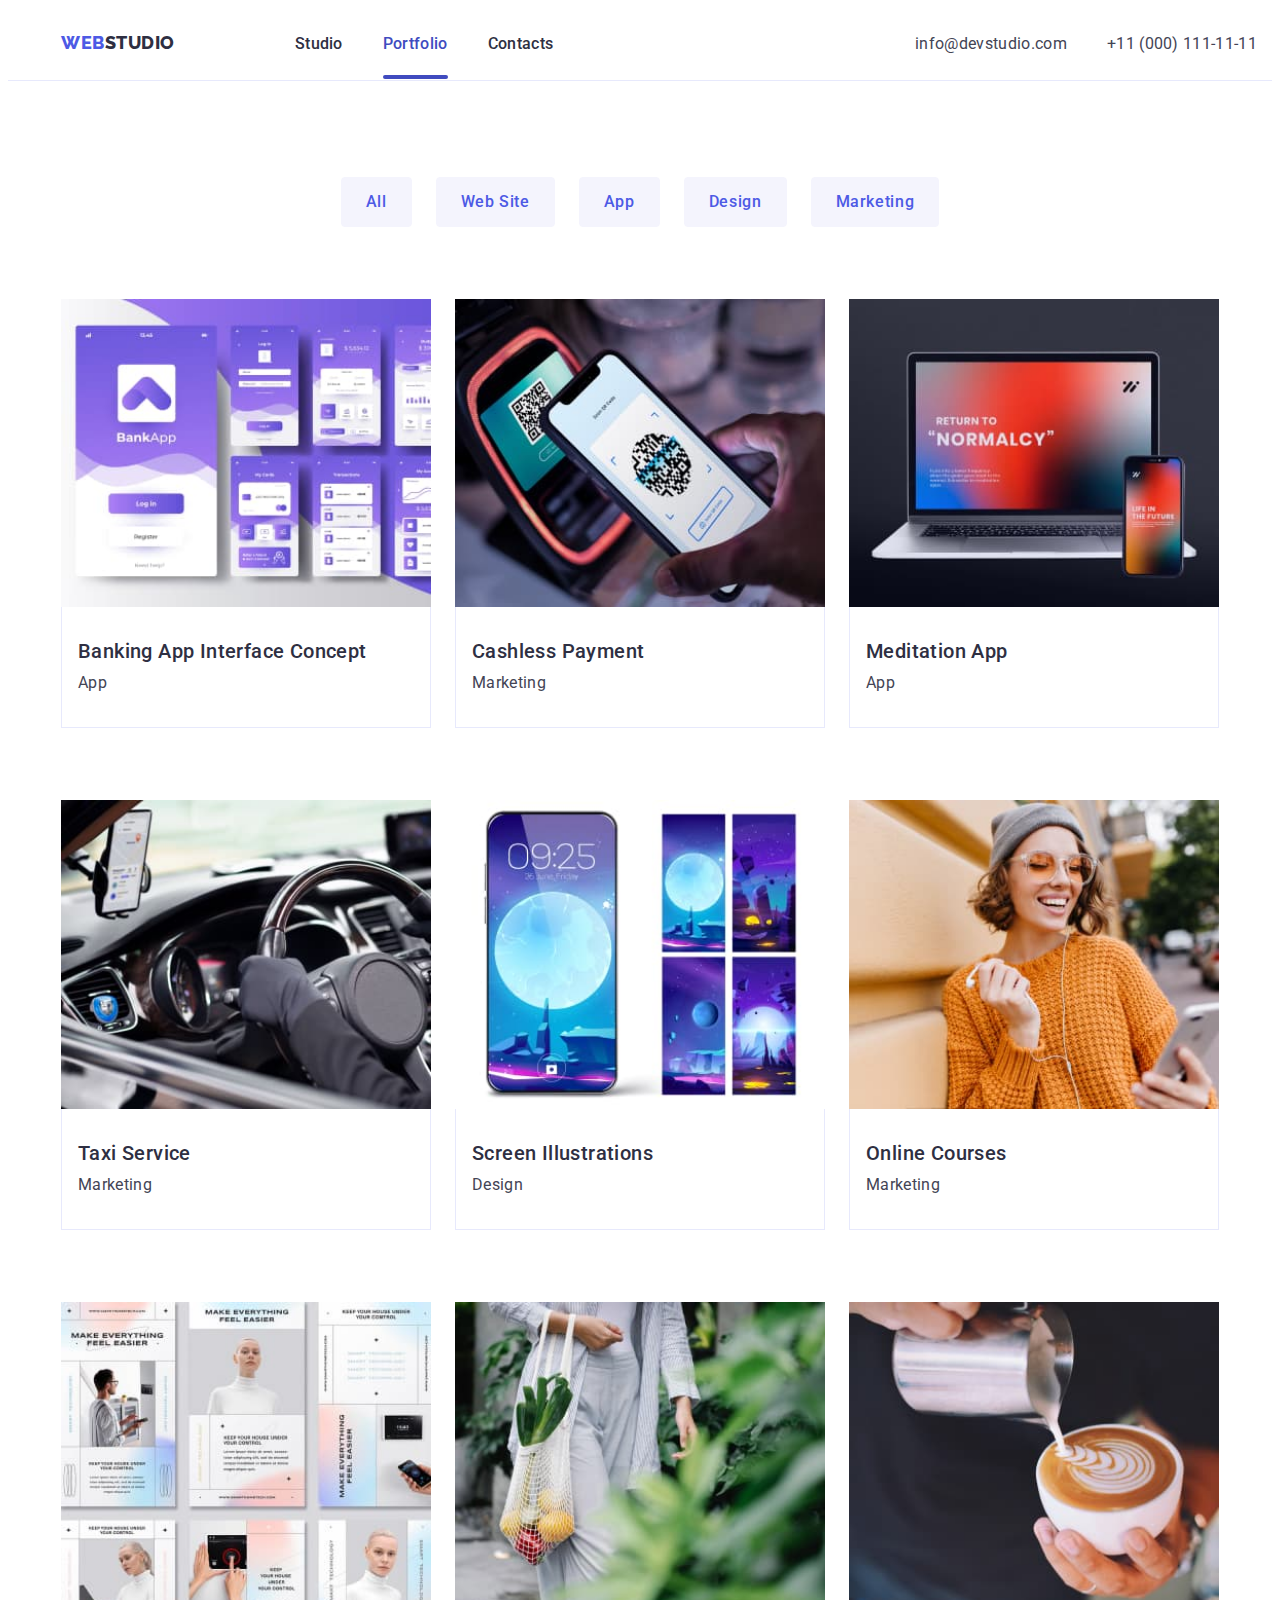
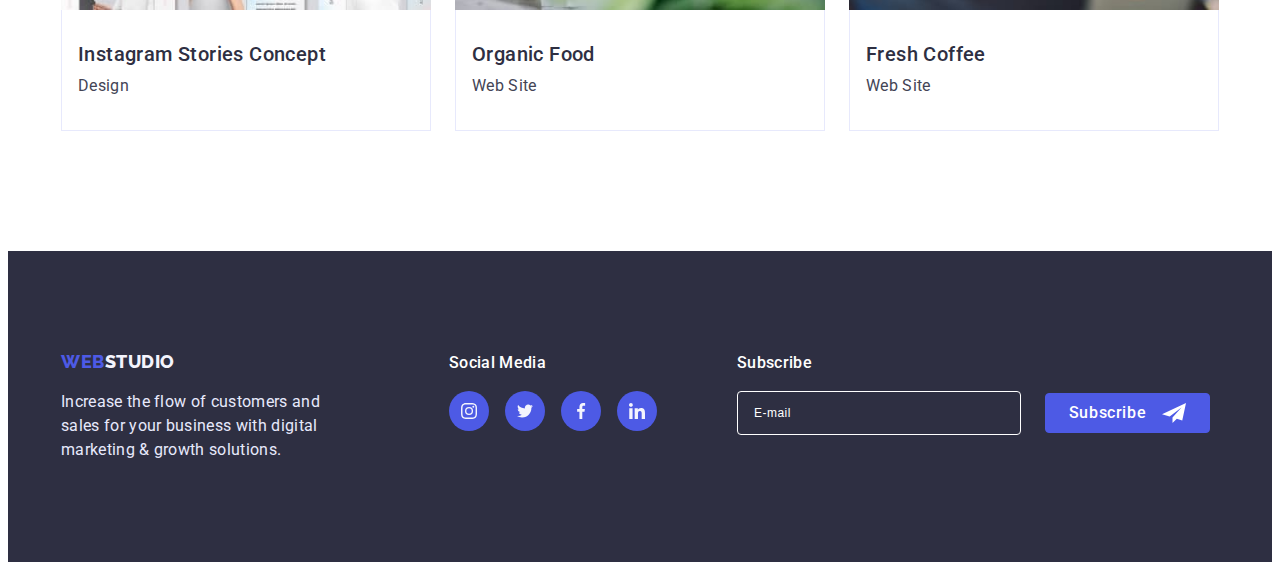
==== commit fc698017: "main" ====
--- a/portfolio.html
+++ b/portfolio.html
@@ -28,10 +28,12 @@
 
 <body>
   <!-- Header -->
-  <!-- <header class="header">
+  <header class="header">
     <div class="header-container container">
       <nav class="header-nav">
-        <a class="logo link" href="./index.html">Web<span class="logo-color">Studio</span></a>
+        <a class="logo link" href="./index.html" 
+          >Web<span class="logo-color">Studio</span></a
+        >
         <ul class="header-list list">
           <li class="header-item">
             <a class="header-link link" href="./index.html">Studio</a>
@@ -47,15 +49,93 @@
       <address class="address">
         <ul class="header-list-address list">
           <li>
-            <a class="header-address link" href="mailto:info@devstudio.com">info@devstudio.com</a>
+            <a class="header-address link" href="mailto:info@devstudio.com"
+              >info@devstudio.com</a
+            >
           </li>
           <li>
-            <a class="header-address link" href="tel:+110001111111">+11 (000) 111-11-11</a>
+            <a class="header-address link" href="tel:+110001111111"
+              >+11 (000) 111-11-11</a
+            >
           </li>
         </ul>
       </address>
+      <button type="button" data-menu-open  class="header-icon-btn btn" ><svg width="32" height="22" class="header-icon">
+          <use href="./images/icon/symbol-defs.svg#icon-Vector-2"></use>
+        </svg>
+      </button>
     </div>
-  </header>  -->
+
+    <div class="mob-menu is-hidden" data-menu >
+      <button class="mob-menu-close" data-menu-close type="button">
+        <svg width="8" height="8" class="mob-menu-close-icon">
+          <use
+            href="./images/icon/symbol-defs.svg#icon-close-black-18dp"
+          ></use></svg>
+      </button>
+
+     <div class="mob-menu-top">
+        <ul class="mob-menu-list list">
+          <li class="mob-menu-item">
+            <a class="mob-menu-link link" href="./index.html">Studio</a>
+          </li>
+          <li class="mob-menu-item">
+            <a class="mob-menu-link link" href="./portfolio.html">Portfolio</a>
+          </li>
+          <li class="mob-menu-item">
+            <a class="mob-menu-link contacts-link link" href="">Contacts</a>
+          </li>
+        </ul>
+     </div>
+    
+      <div class="mob-menu-bottom">
+        <address class="address">
+          <ul class="mob-menu-list-address list">
+          <li>
+            <a class="mob-menu-address-tel link" href="tel:+110001111111"
+              >+11 (000) 111-11-11</a>
+          </li>
+          <li>
+            <a class="mob-menu-address-mail link" href="mailto:info@devstudio.com"
+              >info@devstudio.com</a>
+          </li>
+          </ul>
+        </address>
+
+        <ul class="mob-menu-soc-list list">
+          <li class="mob-menu-soc-item">
+          <a href="" class="mob-menu-soc-link link" target="_blank" rel="noopener noreferrer nofollow"
+            ><svg width="16" height="16" class="mob-menu-soc-icon">
+              <use
+                href="./images/icon/symbol-defs.svg#icon-instagram"
+              ></use></svg></a>
+          </li>
+          <li class="mob-menu-soc-item">
+          <a href="" class="mob-menu-soc-link link" target="_blank" rel="noopener noreferrer nofollow"
+            ><svg width="16" height="16" class="team-soc-icon">
+              <use
+                href="./images/icon/symbol-defs.svg#icon-twitter"
+              ></use></svg></a>
+          </li>
+          <li class="mob-menu-soc-item">
+              <a href="" class="mob-menu-soc-link link" target="_blank" rel="noopener noreferrer nofollow">
+                <svg width="16" height="16" class="team-soc-icon">
+                  <use
+                    href="./images/icon/symbol-defs.svg#icon-facebook"
+                  ></use></svg></a>
+          </li>
+          <li class="mob-menu-soc-item">
+              <a href="" class="mob-menu-soc-link link" target="_blank" rel="noopener noreferrer nofollow"
+                ><svg width="16" height="16" class="team-soc-icon">
+                  <use href="./images/icon/symbol-defs.svg#icon-linkedin"
+                  ></use></svg></a>
+          </li>
+        </ul>
+      </div>
+ 
+    </div>
+
+  </header>  
 
   <!-- Main -->
 
@@ -92,7 +172,9 @@
               <a class="row-item-link link" href="">
                 <div class="row-wrap">
                   <div class="row-box-overlay">
-                  <img class="row-img" src="./images/portfolio/raw1/img.jpg" alt="image" width="360" height="300" />
+                  <img class="row-img" src="./images/portfolio/raw1/img.jpg" 
+                  srcset="./images/portfolio/raw1/img.jpg 1x, ./images/portfolio/raw1/img-2x.jpg 2x"
+                  alt="image" width="360" height="300" />
                   <p class="row-overlay-text">14 Stylish and User-Friendly App Design Concepts · Task Manager App · Calorie Tracker App · Exotic Fruit Ecommerce App · Cloud Storage App</p>
                   </div>
                   <div class="row-text-wrap">
@@ -106,7 +188,9 @@
             <a class="row-item-link link" href="">
               <div class="row-wrap">
                 <div class="row-box-overlay">
-                  <img class="row-img" src="./images/portfolio/raw1/img3.jpg" alt="image" width="360" height="300" />
+                  <img class="row-img" src="./images/portfolio/raw1/img3.jpg" 
+                  srcset="./images/portfolio/raw1/img3.jpg 1x, ./images/portfolio/raw1/img3-2x.jpg 2x"
+                  alt="image" width="360" height="300" />
                   <p class="row-overlay-text">14 Stylish and User-Friendly App Design Concepts · Task Manager App · Calorie Tracker App · Exotic Fruit Ecommerce App · Cloud Storage App</p>
                 </div >
                 <div class="row-text-wrap">
@@ -120,7 +204,9 @@
             <a class="row-item-link link" href="">
               <div class="row-wrap">
                 <div class="row-box-overlay">
-                  <img class="row-img" src="./images/portfolio/raw1/img2.jpg" alt="image" width="360" height="300" />
+                  <img class="row-img" src="./images/portfolio/raw1/img2.jpg" 
+                  srcset="./images/portfolio/raw1/img2.jpg 1x, ./images/portfolio/raw1/img2-2x.jpg 2x"
+                  alt="image" width="360" height="300" />
                   <p class="row-overlay-text">14 Stylish and User-Friendly App Design Concepts · Task Manager App · Calorie Tracker App · Exotic Fruit Ecommerce App · Cloud Storage App</p>
                 </div>
                 <div class="row-text-wrap">
@@ -134,7 +220,9 @@
             <a class="row-item-link link" href="">
               <div class="row-wrap">
                 <div class="row-box-overlay">
-                  <img class="row-img" src="./images/portfolio/raw2/img.jpg" alt="image" width="360" height="300" />
+                  <img class="row-img" src="./images/portfolio/raw2/img.jpg" 
+                  srcset="./images/portfolio/raw2/img.jpg 1x, ./images/portfolio/raw2/img-2x.jpg 2x"
+                  alt="image" width="360" height="300" />
                   <p class="row-overlay-text">14 Stylish and User-Friendly App Design Concepts · Task Manager App · Calorie Tracker App · Exotic Fruit Ecommerce App · Cloud Storage App</p>
                 </div>
                 <div class="row-text-wrap">
@@ -148,7 +236,9 @@
             <a class="row-item-link link" href="">
               <div class="row-wrap">
                 <div class="row-box-overlay">
-                  <img class="row-img" src="./images/portfolio/raw2/img2.jpg" alt="image" width="360" height="300" />
+                  <img class="row-img" src="./images/portfolio/raw2/img2.jpg" 
+                  srcset="./images/portfolio/raw2/img2.jpg 1x, ./images/portfolio/raw2/img2-2x.jpg 2x"
+                  alt="image" width="360" height="300" />
                   <p class="row-overlay-text">14 Stylish and User-Friendly App Design Concepts · Task Manager App · Calorie Tracker App · Exotic Fruit Ecommerce App · Cloud Storage App</p>
                 </div>
                 <div class="row-text-wrap">
@@ -162,7 +252,9 @@
             <a class="row-item-link link" href="">
               <div class="row-wrap">
                 <div class="row-box-overlay">
-                  <img class="row-img" src="./images/portfolio/raw2/img3.jpg" alt="image" width="360" height="300" />
+                  <img class="row-img" src="./images/portfolio/raw2/img3.jpg" 
+                  srcset="./images/portfolio/raw2/img3.jpg 1x, ./images/portfolio/raw2/img3-2x.jpg 2x"
+                  alt="image" width="360" height="300" />
                   <p class="row-overlay-text">14 Stylish and User-Friendly App Design Concepts · Task Manager App · Calorie Tracker App · Exotic Fruit Ecommerce App · Cloud Storage App</p>
                 </div>
                 <div class="row-text-wrap">
@@ -176,7 +268,9 @@
             <a class="row-item-link link" href="">
               <div class="row-wrap">
                 <div class="row-box-overlay">
-                  <img class="row-img" src="./images/portfolio/raw3/img.jpg" alt="image" width="360" height="300" />
+                  <img class="row-img" src="./images/portfolio/raw3/img.jpg" 
+                  srcset="./images/portfolio/raw3/img.jpg 1x, ./images/portfolio/raw3/img-2x.jpg 2x"
+                  alt="image" width="360" height="300" />
                   <p class="row-overlay-text">14 Stylish and User-Friendly App Design Concepts · Task Manager App · Calorie Tracker App · Exotic Fruit Ecommerce App · Cloud Storage App</p>
                </div>
                 <div class="row-text-wrap">
@@ -190,7 +284,9 @@
             <a class="row-item-link link" href="">
               <div class="row-wrap">
                 <div class="row-box-overlay">
-                <img class="row-img" src="./images/portfolio/raw3/img2.jpg" alt="image"
+                <img class="row-img" src="./images/portfolio/raw3/img2.jpg" 
+                srcset="./images/portfolio/raw3/img2.jpg 1x, ./images/portfolio/raw3/img2-2x.jpg 2x"
+                alt="image"
                   width="360" height="300" />
                   <p class="row-overlay-text">14 Stylish and User-Friendly App Design Concepts · Task Manager App · Calorie Tracker App · Exotic Fruit Ecommerce App · Cloud Storage App</p>
                 </div>
@@ -205,7 +301,9 @@
             <a class="row-item-link link" href="">
               <div class="row-wrap">
                 <div class="row-box-overlay">
-               <img class="row-img" src="./images/portfolio/raw3/img3.jpg" alt="image" 
+               <img class="row-img" src="./images/portfolio/raw3/img3.jpg" 
+               srcset="./images/portfolio/raw3/img3.jpg 1x, ./images/portfolio/raw3/img3-2x.jpg 2x"
+               alt="image" 
                   width="360" height="300" />
                   <p class="row-overlay-text">14 Stylish and User-Friendly App Design Concepts · Task Manager App · Calorie Tracker App · Exotic Fruit Ecommerce App · Cloud Storage App</p>
                 </div>
@@ -285,6 +383,7 @@
     <script>
       AOS.init();
     </script>
+    <script src="./js/menu.js"></script>
   
 </body>
 
--- a/css/style.css
+++ b/css/style.css
@@ -11,6 +11,7 @@
   --color-grey: #2e2f42;
   --color-white: #ffffff;
   --color-dairy: #fcfcfc;
+  --grad: linear-gradient(rgba(46, 47, 66, 0.7), rgba(46, 47, 66, 0.7));
 }
 
 p,
@@ -103,18 +104,18 @@
 .header {
   border-bottom: 1px solid var(--color-cornflower);
   padding-top: 24px;
+  padding-bottom: 24px;
   background-color: var(--color-white);
+  
 }
 
 .header-container {
   display: flex;
   align-items: center;
-}
-.header-nav {
-  display: flex;
-  margin-right: auto;
-  align-items: flex-start;
-}
+  justify-content: space-between;
+  overflow: auto;
+}
+
 
 .logo {
   font-family: "Raleway", sans-serif;
@@ -126,90 +127,191 @@
   letter-spacing: 0.03em;
   text-transform: uppercase;
   color: var(--color-iris);
-  margin-right: 76px;
+  /* margin-right: 76px; */
 }
 .logo-color {
   color: var(--color-navy-blue);
 }
-
 .header-list {
-  display: flex;
-  align-items: center;
+  display: none;
+  
+}
+.header-list-address {
+  display: none;
+}
+.header-icon-btn {
+  display: block;
+  width: 32px;
+  height: 22px;
+  padding: 0;
+  background-color: transparent;
+  border: none;
+  
+ 
+}
+
+.header-icon {
+  display: flex;
+  align-items: center;
+  justify-content: center;
+  width: 100%;
+  height: 100%;
+  fill: var(--color-navy-blue);
+ 
+  
+}
+
+.mob-menu {
+  width: 100%;
+  height: 100%;
+  position: fixed;
+  top: 0;
+  z-index: 1;
+  display: flex;
+  flex-direction: column;
+  justify-content: space-between;
+  overflow: auto;
+  padding-top: 80px;
+  padding-left:  40px;
+  padding-bottom:  40px;
+background-color: var(--color-dairy);
+box-shadow: 0px 2px 1px rgba(46, 47, 66, 0.08), 0px 1px 1px rgba(46, 47, 66, 0.16), 0px 1px 6px rgba(46, 47, 66, 0.08);
+transform: translate(0, 0) scale(1, 1);
+ transition: transform 250ms cubic-bezier(0.4, 0, 0.2, 1);
+}
+
+.mob-menu.is-hidden {
+transform: translate(100%, 100%) scale(2, 2);
+}
+.mob-menu-close {
+  display: block;
+  position: absolute;
+  top: 24px;
+  left: 380px;
+  border-radius: 50%;
+  width: 24px;
+  height: 24px;
+  background-color: transparent;
+  border: 1px solid rgba(0, 0, 0, 0.1);
+  
+}
+
+.mob-menu-close-icon {
+  width: 100%;
+  height: 100%;
+  display: flex;
+  align-items: center;
+  justify-content: center;
+  fill: var(--color-navy-blue);
+  
+}
+
+.mob-menu-list {
+  display: flex;
+  flex-direction: column;
   gap: 40px;
-}
-.header-list-address {
-  display: flex;
-  align-items: center;
-  gap: 40px;
-  
-}
-.header-link {
+   
+}
+.mob-menu-link {
   font-family: inherit;
-  font-weight: 500;
-  font-size: 16px;
-  line-height: 1.5em;
-  letter-spacing: 0.02em;
+  font-weight: 700;
+font-size: 36px;
+line-height: 1.11;
+letter-spacing: 0.02em;
+text-transform: capitalize;
   color: var(--color-navy-blue);
   transition: color 250ms cubic-bezier(0.4, 0, 0.2, 1);
 }
 
-a[class="header-link header-line link"] {
+a[class="mob-menu-link contacts-link link"]  {
   color: var(--color-ocean);
-}
-
-.header-item {
-  display: block;
-  width: 100%;
-  min-height: 48px;
-  position: relative;
-}
-.header-item > .header-line::after {
-  content: "";
-  width: 100%;
-  height: 4px;
-  border-radius: 2px;
-  display: block;
+  }
+
+.mob-menu-bottom {
+  display: flex;
+  flex-direction: column;
+  gap: 40px;
+}
+
+.mob-menu-list-address {
+  display: flex;
+  flex-direction: column;
+  gap: 40px;
+}
+
+.mob-menu-address-tel {
+font-weight: 700;
+font-size: 36px;
+line-height: 1.11;
+letter-spacing: 0.02em;
+text-transform: capitalize;
+color: var(--color-iris);
+}
+
+.mob-menu-address-mail {
+  font-weight: 500;
+font-size: 20px;
+line-height: 1.2;
+letter-spacing: 0.02em;
+color: var(--color-slate);
+}
+
+
+.mob-menu-soc-list {
+  display: flex;
+  gap: 56px;
+ 
+}
+.mob-menu-soc-item {
+  width: 40px;
+  height: 40px;
+}
+
+.mob-menu-soc-link {
+  width: 100%;
+  height: 100%;
+  border-radius: 50%;
+  background-color: var(--color-iris);
+  display: flex;
+  align-items: center;
+  justify-content: center;
+  transition: background-color 250ms cubic-bezier(0.4, 0, 0.2, 1);
+}
+
+.mob-menu-soc-link:is(:hover, :focus) {
   background-color: var(--color-ocean);
-  position: absolute;
-  top: 43px;
-  left: 0;
-  transition: background-color 250ms cubic-bezier(0.4, 0, 0.2, 1);
-}
-
-.header-link:is(:hover, :focus) {
-  color: var(--color-ocean);
-}
-
-.header-address {
-  font-weight: 400;
-  font-size: 16px;
-  line-height: 1.5;
-  letter-spacing: 0.02em;
-  color: var(--color-slate);
-  transition: color 250ms cubic-bezier(0.4, 0, 0.2, 1);
-}
-
-.header-address:is(:hover, :focus) {
-  color: var(--color-ocean);
-}
+}
+
+.team-soc-icon {
+  fill: var(--color-cloud);
+}
+
+
+
 
 /* ----------- HERO ------------- */
 
 .hero {
   background-color: var(--color-navy-blue);
-  background-image: linear-gradient(
-      rgba(46, 47, 66, 0.7),
-      rgba(46, 47, 66, 0.7)
-    ),
-    url(../images/hero/people-office.jpg);
+  background-image: var(--grad),
+    url(../images/hero/Dark-bg.jpg);
   background-repeat: no-repeat;
   background-size: cover;
-  max-width: 428px;
+  max-width: 768px;
   background-position: center;
   padding-top: 112px;
   padding-bottom: 112px;
   margin-left: auto;
   margin-right: auto;
+}
+
+@media (min-device-pixel-ratio: 2),
+  (min-resolution: 192dpi),
+  (min-resolution: 2dppx) {
+  .hero {
+    background-image: var(--grad),
+    url(../images/hero/Dark-bg-2x.jpg);
+  }
 }
 
 .hero-title {
@@ -298,27 +400,10 @@
 /* -------------doing-------------- */
 
 .doing {
+ display: none;
  
-  padding-top: 0;
-  padding-bottom: 120px;  
-  
-}
-
-.doing-item {
-  width: calc((100% - 48px) / 3); 
-  
-}
-
-.doing-title {
-  color: var(--color-navy-blue);
-  margin-bottom: 72px;
-}
-
-.doing-list {
-  display: flex; 
-  flex-wrap: wrap;
-  gap: 24px;
-} 
+}
+
 
 
 
@@ -454,8 +539,8 @@
 .portfolio {
   /* padding-top: 96px;
   padding-bottom: 120px; */
-  padding-top: 0px;
-  padding-bottom: 0px;
+  padding-top: 48px;
+  padding-bottom: 48px;
 }
 .filters-list {
   align-items: center;
@@ -932,7 +1017,7 @@
   background-color: var(--color-iris);
   box-shadow: 0px 4px 4px rgba(0, 0, 0, 0.15);
   border: 4px solid var(--color-iris);
-  margin: 0 auto;
+  margin: 0 95px auto;
   transition: background-color 250ms cubic-bezier(0.4, 0, 0.2, 1),
   border-color 250ms cubic-bezier(0.4, 0, 0.2, 1);
 }
--- a/css/media.css
+++ b/css/media.css
@@ -5,12 +5,8 @@
    
 .container {
     width: 426px;
-
-}
-
-  
-  
-}
+}
+
 /*-------------- feature ------------*/
 
 /* customers */
@@ -25,38 +21,126 @@
 width: 298px;
 }
 
+
 /* ----------footer----------- */
 
-
-    
+/* ------filters--------- */
+
+  
   
 @media screen and (min-width: 768px) {
    
     .container {
       width: 766px;
+
     }
 /* header */
-
+.header {
+ padding-bottom: 0;
+ position: relative;
+ }
 .header-container {
-  display: flex;
-  align-items: center;
-}
-    .header-list-address {
-      display: flex;
-      flex-direction: column;
-      gap: 12px;
-      
-    }
+  
+}
+
+.header-nav {
+  display: flex;
+  flex-direction: row;
+  align-items: flex-start;
+  gap: 120px;
+  
+}
+.header-list {
+  display: flex;
+  align-items: center;
+  gap: 40px;
+}
+.header-list-address {
+  display: flex;
+  flex-direction: column;
+  gap: 12px;
+   }
+
+  .address {
+    position: absolute;
+    top: 16px;
+    right: 16px;
+  }
+.header-link {
+  font-family: inherit;
+  font-weight: 500;
+  font-size: 16px;
+  line-height: 1.5em;
+  letter-spacing: 0.02em;
+  color: var(--color-navy-blue);
+  transition: color 250ms cubic-bezier(0.4, 0, 0.2, 1);
+}
+
+a[class="header-link header-line link"] {
+  color: var(--color-ocean);
+}
+
+.header-item {
+  display: block;
+  width: 100%;
+  min-height: 48px;
+  position: relative;
+}
+.header-item > .header-line::after {
+  content: "";
+  width: 100%;
+  height: 4px;
+  border-radius: 2px;
+  display: block;
+  background-color: var(--color-ocean);
+  position: absolute;
+  top: 43px;
+  left: 0;
+  transition: background-color 250ms cubic-bezier(0.4, 0, 0.2, 1);
+}
+
+.header-link:is(:hover, :focus) {
+  color: var(--color-ocean);
+}
+
+.header-address {
+  font-weight: 400;
+font-size: 12px;
+line-height: 1.17;
+letter-spacing: 0.04em;
+  color: var(--color-slate);
+  transition: color 250ms cubic-bezier(0.4, 0, 0.2, 1);
+}
+
+.header-address:is(:hover, :focus) {
+  color: var(--color-ocean);
+}
+
+.header-icon-btn {
+  display: none;
+}
+
+    
 
    /* hero */
-   .hero-btn {
-    margin: 0 284px auto;
-   } 
-
+   
    .hero {
-    max-width: 768px;
-  
-}
+    background-image: var(--grad),
+  url(../images/hero/Dark-bg-pl.jpg);
+    max-width: 1158px;
+  
+}
+@media (min-device-pixel-ratio: 2),
+  (min-resolution: 192dpi),
+  (min-resolution: 2dppx) {
+  .hero {
+    background-image: var(--grad),
+    url(../images/hero/Dark-bg-pl-2x.jpg);
+  }
+}
+.hero-btn {
+  margin: 0 284px auto;
+ } 
 
      /*-------------- feature ------------*/
     
@@ -163,27 +247,101 @@
         width: 1158px;
     }
 /* header */
-
+.header {
+  position: relative;
+}
 .header-container {
   display: flex;
   align-items: flex-start;
 }
+.header-list {
+  display: flex;
+  align-items: center;
+  gap: 40px;
+}
 .header-list-address {
   display: flex;
   flex-direction: row;
-  align-items: flex-start;
+  align-items: center;
   gap: 40px;
   
 }
+.address {
+  position: absolute;
+  top: 24px;
+  right: 15px;
+
+}
+.header-link {
+  font-family: inherit;
+  font-weight: 500;
+  font-size: 16px;
+  line-height: 1.5em;
+  letter-spacing: 0.02em;
+  color: var(--color-navy-blue);
+  transition: color 250ms cubic-bezier(0.4, 0, 0.2, 1);
+}
+
+a[class="header-link header-line link"] {
+  color: var(--color-ocean);
+}
+
+.header-item {
+  display: block;
+  width: 100%;
+  min-height: 48px;
+  position: relative;
+}
+.header-item > .header-line::after {
+  content: "";
+  width: 100%;
+  height: 4px;
+  border-radius: 2px;
+  display: block;
+  background-color: var(--color-ocean);
+  position: absolute;
+  top: 43px;
+  left: 0;
+  transition: background-color 250ms cubic-bezier(0.4, 0, 0.2, 1);
+}
+
+.header-link:is(:hover, :focus) {
+  color: var(--color-ocean);
+}
+
+.header-address {
+  font-weight: 400;
+  font-size: 16px;
+  line-height: 1.5;
+  letter-spacing: 0.02em;
+  color: var(--color-slate);
+  transition: color 250ms cubic-bezier(0.4, 0, 0.2, 1);
+}
+
+.header-address:is(:hover, :focus) {
+  color: var(--color-ocean);
+}
+.header-icon-btn {
+  display: none;
+}
+
 
 /* ----------- HERO ------------- */
 .hero {
- 
+  background-image: var(--grad),
+  url(../images/hero/people-office.jpg);
   max-width: 1440px;
   padding-top: 188px;
   padding-bottom: 188px;
-  margin-left: auto;
-  margin-right: auto;
+  
+}
+@media (min-device-pixel-ratio: 2),
+  (min-resolution: 192dpi),
+  (min-resolution: 2dppx) {
+  .hero {
+    background-image: var(--grad),
+    url(../images/hero/people-office-2x.jpg);
+  }
 }
 .hero-title {
   max-width: 496px;
@@ -231,7 +389,8 @@
     /* -------------doing-------------- */
     .doing {
       padding-top: 0;
-      padding-bottom: 120px; 
+      padding-bottom: 120px;
+      display: flex; 
       
     }
     
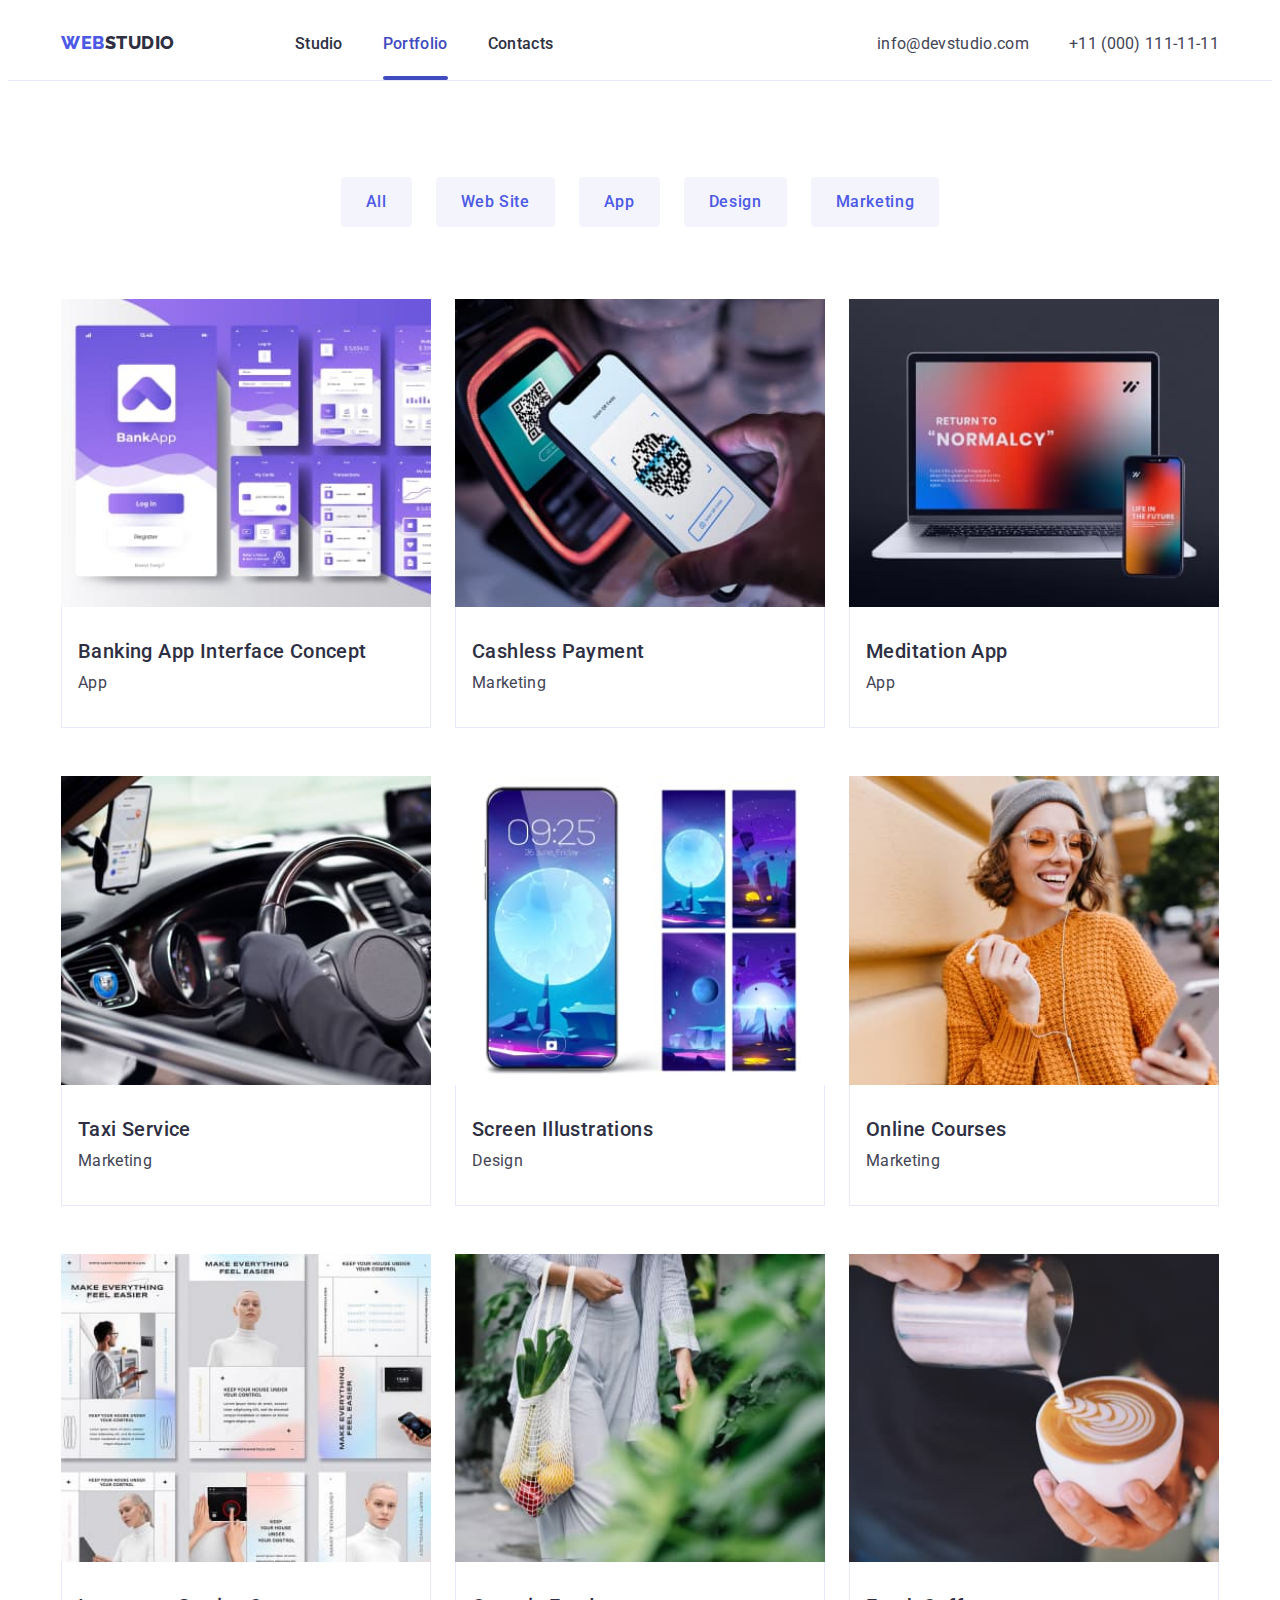
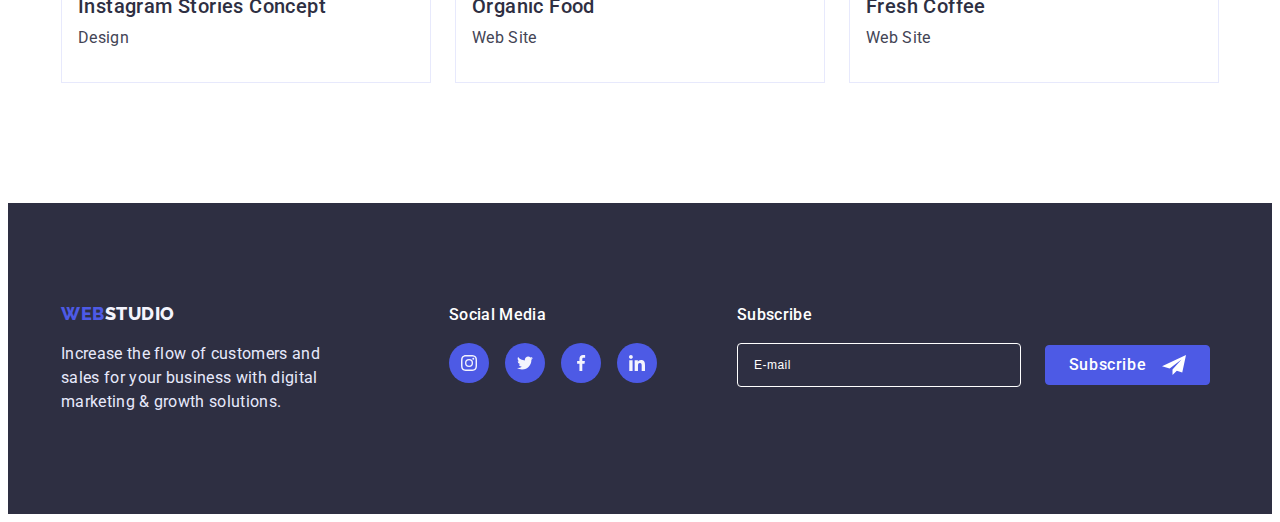
==== commit 3aa6e56f: "main" ====
--- a/portfolio.html
+++ b/portfolio.html
@@ -91,11 +91,11 @@
       <div class="mob-menu-bottom">
         <address class="address">
           <ul class="mob-menu-list-address list">
-          <li>
+          <li class="mob-menu-list-wrap">
             <a class="mob-menu-address-tel link" href="tel:+110001111111"
               >+11 (000) 111-11-11</a>
           </li>
-          <li>
+          <li class="mob-menu-list-wrap">
             <a class="mob-menu-address-mail link" href="mailto:info@devstudio.com"
               >info@devstudio.com</a>
           </li>
--- a/css/style.css
+++ b/css/style.css
@@ -106,6 +106,8 @@
   padding-top: 24px;
   padding-bottom: 24px;
   background-color: var(--color-white);
+  position: relative;
+
   
 }
 
@@ -114,6 +116,7 @@
   align-items: center;
   justify-content: space-between;
   overflow: auto;
+  position: static;
 }
 
 
@@ -127,26 +130,32 @@
   letter-spacing: 0.03em;
   text-transform: uppercase;
   color: var(--color-iris);
-  /* margin-right: 76px; */
-}
+  
+}
+
 .logo-color {
   color: var(--color-navy-blue);
 }
+.header-nav {
+  
+}
+
 .header-list {
   display: none;
   
 }
+
 .header-list-address {
   display: none;
 }
+
 .header-icon-btn {
   display: block;
   width: 32px;
   height: 22px;
-  padding: 0;
   background-color: transparent;
   border: none;
-  
+  padding: 0;
  
 }
 
@@ -156,7 +165,7 @@
   justify-content: center;
   width: 100%;
   height: 100%;
-  fill: var(--color-navy-blue);
+  stroke: var(--color-navy-blue);
  
   
 }
@@ -174,6 +183,7 @@
   padding-top: 80px;
   padding-left:  40px;
   padding-bottom:  40px;
+  padding-right: 35px;
 background-color: var(--color-dairy);
 box-shadow: 0px 2px 1px rgba(46, 47, 66, 0.08), 0px 1px 1px rgba(46, 47, 66, 0.16), 0px 1px 6px rgba(46, 47, 66, 0.08);
 transform: translate(0, 0) scale(1, 1);
@@ -187,7 +197,7 @@
   display: block;
   position: absolute;
   top: 24px;
-  left: 380px;
+  right: 24px;
   border-radius: 50%;
   width: 24px;
   height: 24px;
@@ -202,7 +212,7 @@
   display: flex;
   align-items: center;
   justify-content: center;
-  fill: var(--color-navy-blue);
+ fill: var(--color-navy-blue);
   
 }
 
@@ -231,6 +241,7 @@
   display: flex;
   flex-direction: column;
   gap: 40px;
+  
 }
 
 .mob-menu-list-address {
@@ -246,6 +257,7 @@
 letter-spacing: 0.02em;
 text-transform: capitalize;
 color: var(--color-iris);
+
 }
 
 .mob-menu-address-mail {
@@ -259,7 +271,8 @@
 
 .mob-menu-soc-list {
   display: flex;
-  gap: 56px;
+  justify-content: space-between;
+  max-width: 328px;
  
 }
 .mob-menu-soc-item {
@@ -317,7 +330,7 @@
 .hero-title {
   font-weight: 700;
   font-size: 36px;
-  line-height: 1.07;
+  line-height: 1.11;
   text-align: center;
   letter-spacing: 0.02em;
   color: #ffffff;
@@ -336,7 +349,8 @@
   /* margin: 0 465px auto; */
   transition: background-color 250ms cubic-bezier(0.4, 0, 0.2, 1),
     border 250ms cubic-bezier(0.4, 0, 0.2, 1);
-  margin: 0 114px auto;
+  margin: 0 auto;
+  display: block;
 }
 
 .hero-btn:is(:hover, :focus) {
@@ -379,7 +393,7 @@
 }
 
 .feature-text {
-  font-weight: 400;
+  font-weight: 500;
   font-size: 16px;
   line-height: 1.5;
   letter-spacing: 0.02em;
@@ -416,6 +430,11 @@
   padding-top: 96px;
   padding-bottom: 96px;
 }
+
+.team-container {
+  width: 298px;
+  }
+
 .team-list {
   width: 100%;
   display: flex;
--- a/css/media.css
+++ b/css/media.css
@@ -1,34 +1,11 @@
-
-
-
-@media screen and (min-width: 428px) {
-   
-.container {
-    width: 426px;
-}
-
-/*-------------- feature ------------*/
-
-/* customers */
-
-
-/* doing */
-.doing {
-  display: none;
-}
-/* team */
-.team-container {
-width: 298px;
-}
-
-
-/* ----------footer----------- */
-
-/* ------filters--------- */
-
-  
-  
-@media screen and (min-width: 768px) {
+@media screen and (min-width: 320px) and (max-width: 428px) {}
+
+
+@media screen and (min-width: 428px) and (max-width: 768px) {}
+
+ 
+  
+@media screen and (min-width: 768px) and (max-width: 1158px) {
    
     .container {
       width: 766px;
@@ -62,7 +39,7 @@
    }
 
   .address {
-    position: absolute;
+    position: static;
     top: 16px;
     right: 16px;
   }
@@ -94,7 +71,7 @@
   display: block;
   background-color: var(--color-ocean);
   position: absolute;
-  top: 43px;
+  top: 44px;
   left: 0;
   transition: background-color 250ms cubic-bezier(0.4, 0, 0.2, 1);
 }
@@ -130,6 +107,7 @@
     max-width: 1158px;
   
 }
+
 @media (min-device-pixel-ratio: 2),
   (min-resolution: 192dpi),
   (min-resolution: 2dppx) {
@@ -138,9 +116,16 @@
     url(../images/hero/Dark-bg-pl-2x.jpg);
   }
 }
-.hero-btn {
-  margin: 0 284px auto;
- } 
+
+.hero-title {
+  font-weight: 700;
+  font-size: 56px;
+  line-height: 1.07;
+  max-width: 496px;
+  
+  
+}
+
 
      /*-------------- feature ------------*/
     
@@ -241,19 +226,27 @@
   }  
 
 
-@media screen and (min-width: 1158px) {
+@media screen and (min-width: 1158px)  {
    
     .container {
         width: 1158px;
     }
 /* header */
 .header {
-  position: relative;
+  padding-bottom: 0;
 }
 .header-container {
   display: flex;
   align-items: flex-start;
-}
+  /* position: static; */
+
+}
+.header-nav {
+  display: flex;
+  flex-direction: row;
+  align-items: flex-start;
+  gap: 120px;}
+
 .header-list {
   display: flex;
   align-items: center;
@@ -267,7 +260,7 @@
   
 }
 .address {
-  position: absolute;
+  position: static;
   top: 24px;
   right: 15px;
 
@@ -300,7 +293,7 @@
   display: block;
   background-color: var(--color-ocean);
   position: absolute;
-  top: 43px;
+  top: 44px;
   left: 0;
   transition: background-color 250ms cubic-bezier(0.4, 0, 0.2, 1);
 }
@@ -319,7 +312,7 @@
 }
 
 .header-address:is(:hover, :focus) {
-  color: var(--color-ocean);
+  color: var(--color-ocean); 
 }
 .header-icon-btn {
   display: none;
@@ -346,11 +339,11 @@
 .hero-title {
   max-width: 496px;
   font-size: 56px;
-  margin: 0 auto 48px;}
-
- .hero-btn {
-  margin: 0 465px auto;
- } 
+  line-height: 1.07;
+      
+  }
+
+
 /*-------------- feature ------------*/
 .feature {
   padding-top: 120px;
@@ -374,6 +367,10 @@
   gap: 24px; 
 }
 
+.feature-text {
+  font-weight: 400;
+  
+}
   
   
   .feature-icon {
@@ -417,10 +414,20 @@
     padding-top: 120px;
     padding-bottom: 120px; 
   }
+
+  .team-container {
+    width: 1158px;
+    }
+
     .team-item {
     width: calc((100% - 72px) / 4); 
- 
-}
+ }
+
+ .team-list {
+  display: flex;
+  gap: 24px;
+}
+
 /* -------customers--------- */
 .customers {
   padding-top: 120px;
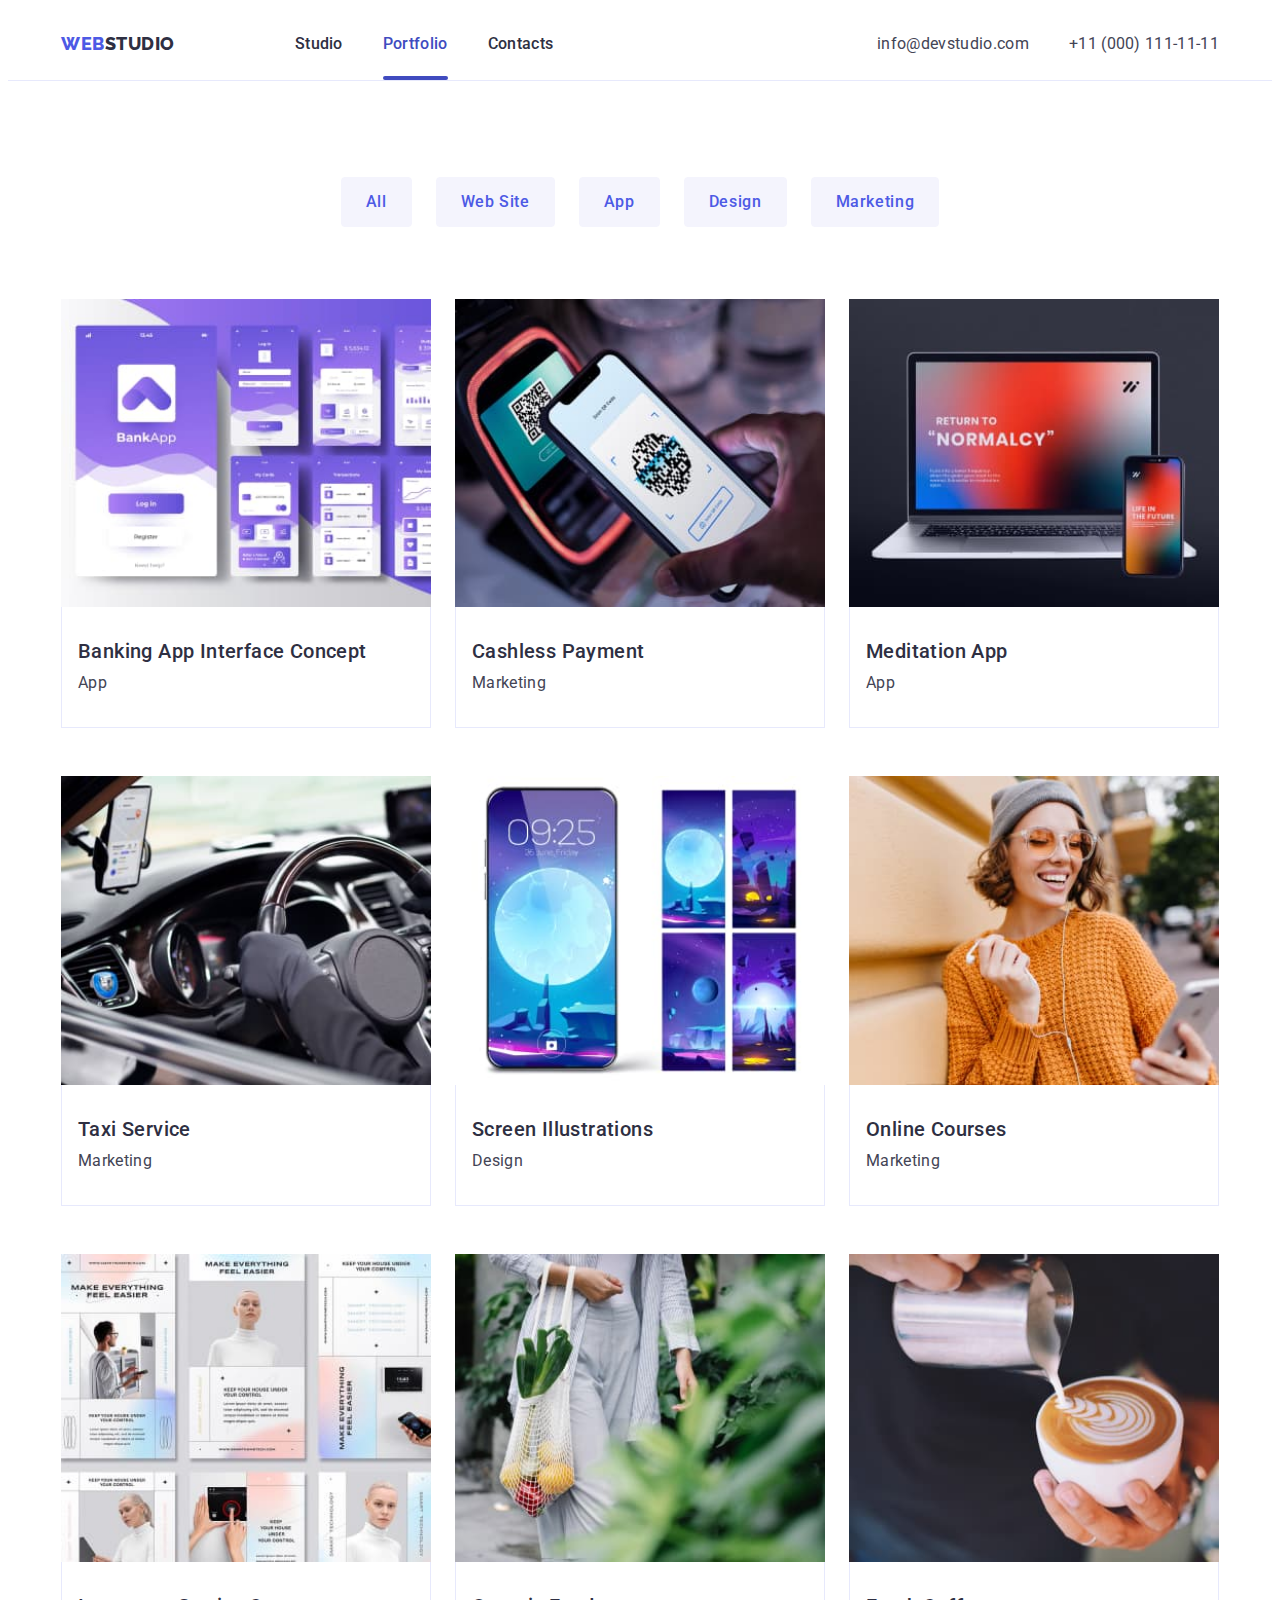
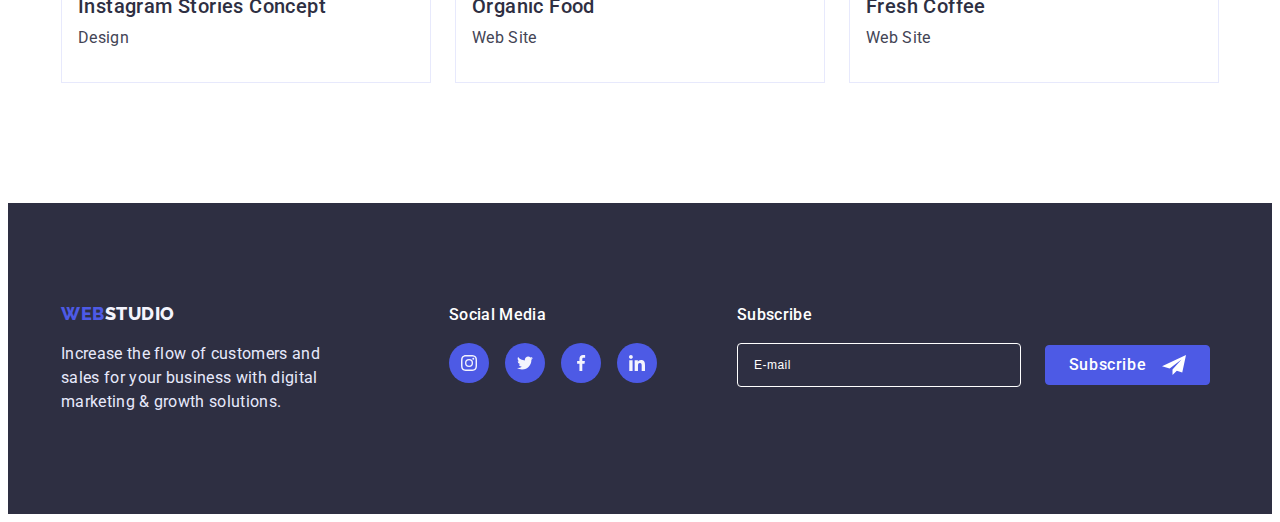
==== commit b65ae27c: "main" ====
--- a/portfolio.html
+++ b/portfolio.html
@@ -49,12 +49,12 @@
       <address class="address">
         <ul class="header-list-address list">
           <li>
-            <a class="header-address link" href="mailto:info@devstudio.com"
+            <a class="header-address-mail link" href="mailto:info@devstudio.com"
               >info@devstudio.com</a
             >
           </li>
           <li>
-            <a class="header-address link" href="tel:+110001111111"
+            <a class="header-address-tel link" href="tel:+110001111111"
               >+11 (000) 111-11-11</a
             >
           </li>
@@ -80,10 +80,10 @@
             <a class="mob-menu-link link" href="./index.html">Studio</a>
           </li>
           <li class="mob-menu-item">
-            <a class="mob-menu-link link" href="./portfolio.html">Portfolio</a>
+            <a class="mob-menu-link contacts-link link" href="./portfolio.html">Portfolio</a>
           </li>
           <li class="mob-menu-item">
-            <a class="mob-menu-link contacts-link link" href="">Contacts</a>
+            <a class="mob-menu-link link" href="">Contacts</a>
           </li>
         </ul>
      </div>
@@ -105,28 +105,28 @@
         <ul class="mob-menu-soc-list list">
           <li class="mob-menu-soc-item">
           <a href="" class="mob-menu-soc-link link" target="_blank" rel="noopener noreferrer nofollow"
-            ><svg width="16" height="16" class="mob-menu-soc-icon">
+            ><svg width="24" height="24" class="mob-menu-soc-icon">
               <use
                 href="./images/icon/symbol-defs.svg#icon-instagram"
               ></use></svg></a>
           </li>
           <li class="mob-menu-soc-item">
           <a href="" class="mob-menu-soc-link link" target="_blank" rel="noopener noreferrer nofollow"
-            ><svg width="16" height="16" class="team-soc-icon">
+            ><svg width="24" height="24" class="team-soc-icon">
               <use
                 href="./images/icon/symbol-defs.svg#icon-twitter"
               ></use></svg></a>
           </li>
           <li class="mob-menu-soc-item">
               <a href="" class="mob-menu-soc-link link" target="_blank" rel="noopener noreferrer nofollow">
-                <svg width="16" height="16" class="team-soc-icon">
+                <svg width="24" height="24" class="team-soc-icon">
                   <use
                     href="./images/icon/symbol-defs.svg#icon-facebook"
                   ></use></svg></a>
           </li>
           <li class="mob-menu-soc-item">
               <a href="" class="mob-menu-soc-link link" target="_blank" rel="noopener noreferrer nofollow"
-                ><svg width="16" height="16" class="team-soc-icon">
+                ><svg width="24" height="24" class="team-soc-icon">
                   <use href="./images/icon/symbol-defs.svg#icon-linkedin"
                   ></use></svg></a>
           </li>
--- a/css/style.css
+++ b/css/style.css
@@ -103,8 +103,8 @@
 
 .header {
   border-bottom: 1px solid var(--color-cornflower);
-  padding-top: 24px;
-  padding-bottom: 24px;
+  /* padding-top: 24px;
+  padding-bottom: 24px; */
   background-color: var(--color-white);
   position: relative;
 
@@ -130,6 +130,8 @@
   letter-spacing: 0.03em;
   text-transform: uppercase;
   color: var(--color-iris);
+  padding-top: 24px;
+  padding-bottom: 24px;
   
 }
 
@@ -377,9 +379,7 @@
 .feature-item {
   /* width: calc((100% - 72px) / 4); */
   width: 100%;
-  display: flex;
- flex-direction: column;
- align-items: center;
+  
 }
  
 .feature-title {
@@ -390,7 +390,10 @@
   color: var(--color-navy-blue);
   margin-bottom: 8px;
   text-transform: capitalize;
-}
+  text-align: center;
+}
+
+
 
 .feature-text {
   font-weight: 500;
@@ -432,7 +435,7 @@
 }
 
 .team-container {
-  width: 298px;
+  width: 264px;
   }
 
 .team-list {
@@ -566,7 +569,8 @@
   margin-bottom: 72px;
   display: flex;
   flex-wrap: wrap;
-  justify-content: center;
+  /* justify-content: center; */
+  justify-content: flex-start;
   gap: 24px;
 }
 .portfolio-btn {
@@ -672,7 +676,7 @@
 /* ----------footer----------- */
 
 .footer-container {
-  display: flex;
+  display: flex; 
   flex-direction: column;
   align-items: center;
   gap: 72px;
@@ -680,11 +684,13 @@
 }
 .footer-wrap {
  width: 268px;
- display: flex;
- flex-direction: column;
- align-items: center;
+display: flex; 
+flex-direction: column;
+ align-items: center; 
   /* margin-right: 120px; */
-}
+  
+}
+
 
 .footer-text {
   font-size: 16px;
@@ -719,7 +725,7 @@
   font-size: 16px;
   line-height: 1.5;
   color: var(--color-white);
-  text-align: left;
+  text-align: center;
   margin-bottom: 16px;
 }
 
@@ -735,9 +741,10 @@
   /* margin-right: 96px; */
 
  width: 208;
- display: flex;
+ /* text-align: center; */
+ /* display: flex;
  flex-direction: column;
- align-items: center;
+ align-items: center; */
 }
 
 .footer-soc-link {
@@ -759,9 +766,9 @@
 /* footer-modal-wrap */
 .footer-form-wrap {
   width: 100%;
-  display: flex;
+  /* display: flex;
   flex-direction: column;
-  align-items: center;
+  align-items: center; */
 
 }
 
@@ -772,6 +779,7 @@
   letter-spacing: 0.02em;
   color: #ffffff;
   margin-bottom: 16px;
+  text-align: center;
 }
 .user-input {
   width: 100%;
@@ -845,8 +853,10 @@
 }
 
 .modal {
-  width: 408px;
-  padding: 72px 24px 24px;
+  /* width: 408px; */
+  width: 100%;
+  /* padding: 72px 24px 24px; */
+  padding: 72px 17px 17px;
   background-color: var(--color-dairy);
   border-radius: 4px;
   position: relative;
@@ -1032,11 +1042,12 @@
 .modal-sent-btn {
   min-width: 169px;
   height: 56px;
+  display: block;
   color: #ffffff;
   background-color: var(--color-iris);
   box-shadow: 0px 4px 4px rgba(0, 0, 0, 0.15);
   border: 4px solid var(--color-iris);
-  margin: 0 95px auto;
+  margin: 0 auto;
   transition: background-color 250ms cubic-bezier(0.4, 0, 0.2, 1),
   border-color 250ms cubic-bezier(0.4, 0, 0.2, 1);
 }
--- a/css/media.css
+++ b/css/media.css
@@ -1,8 +1,24 @@
-@media screen and (min-width: 320px) and (max-width: 428px) {}
-
-
-@media screen and (min-width: 428px) and (max-width: 768px) {}
-
+@media screen and (min-width: 320px) and (max-width: 428px) {
+  
+}
+
+
+@media screen and (min-width: 428px) and (max-width: 768px) {
+  .container {
+  width: 426px;
+
+}
+
+.modal {
+  
+  width: 392px;
+  padding: 72px 17px 17px;
+}
+.team-container {
+  width: 264px;
+  }
+
+}
  
   
 @media screen and (min-width: 768px) and (max-width: 1158px) {
@@ -13,17 +29,18 @@
     }
 /* header */
 .header {
- padding-bottom: 0;
- position: relative;
- }
+ /* padding-bottom: 0;*/
+ position: static; 
+ } 
+
 .header-container {
-  
+  align-items: center;
 }
 
 .header-nav {
   display: flex;
   flex-direction: row;
-  align-items: flex-start;
+  align-items: center;
   gap: 120px;
   
 }
@@ -33,15 +50,17 @@
   gap: 40px;
 }
 .header-list-address {
-  display: flex;
+  /* display: flex;
   flex-direction: column;
-  gap: 12px;
+  gap: 12px; */
+  display: block;
    }
 
   .address {
-    position: static;
-    top: 16px;
-    right: 16px;
+    /* position: relative;
+    top: -8px;
+    right: 16px; */
+    
   }
 .header-link {
   font-family: inherit;
@@ -51,6 +70,9 @@
   letter-spacing: 0.02em;
   color: var(--color-navy-blue);
   transition: color 250ms cubic-bezier(0.4, 0, 0.2, 1);
+  padding-top: 24px;
+  padding-bottom: 24px;
+  display: block;
 }
 
 a[class="header-link header-line link"] {
@@ -71,7 +93,7 @@
   display: block;
   background-color: var(--color-ocean);
   position: absolute;
-  top: 44px;
+  bottom: 0;
   left: 0;
   transition: background-color 250ms cubic-bezier(0.4, 0, 0.2, 1);
 }
@@ -80,7 +102,7 @@
   color: var(--color-ocean);
 }
 
-.header-address {
+.header-address-tel, .header-address-mail {
   font-weight: 400;
 font-size: 12px;
 line-height: 1.17;
@@ -88,8 +110,10 @@
   color: var(--color-slate);
   transition: color 250ms cubic-bezier(0.4, 0, 0.2, 1);
 }
-
-.header-address:is(:hover, :focus) {
+.header-address-mail {margin-bottom: 12px;}
+
+.header-address-tel:is(:hover, :focus), 
+.header-address-mail:is(:hover, :focus) {
   color: var(--color-ocean);
 }
 
@@ -131,16 +155,16 @@
     
    .feature-item {
         width: calc((100% - 24px) / 2); 
-        display: flex;
-        flex-direction: column;
-        align-items: self-start;
+        
       }
       .feature-list {
         display: flex; 
         flex-wrap: wrap;
-        gap: 24px; 
-      }
-
+        gap: 72px 24px; 
+      }
+      .feature-title {
+        text-align: start;
+     }
     
       /* -------------doing-------------- */
     .doing {
@@ -164,6 +188,10 @@
         width: 552px;
         
       }
+      .customers-list {
+        
+        gap: 72px 24px; 
+      }
 
       .customers-item {
   
@@ -199,52 +227,63 @@
 .footer-wrap {
   width: 268px;
   display: block;
+  
+}
+.footer-item-title { 
+  text-align: start;
 }
 
  .footer-soc-wrap {
   display: block;
+  text-align: start;
   }
 
   .footer-form-wrap {
     width: 100%;
-    display: flex;
-    flex-direction: column;
-    align-items: flex-start;
+    
   
   }
 
   .footer-email-input {
    width: 264px; 
-      }
+         }
+  .footer-email-text {
+          text-align: start;
+         }
 .user-input {
   display: flex;
   flex-direction: row;
   align-items: center;
    gap: 24px;  
 }
-
-  }  
+/*---------- modal--------------- */
+.modal {
+  width: 408px; 
+  padding: 72px 24px 24px; 
+  } 
+} 
 
 
 @media screen and (min-width: 1158px)  {
    
     .container {
-        width: 1158px;
+       width: 1158px;
     }
 /* header */
 .header {
-  padding-bottom: 0;
-}
+  position: static; 
+} 
+
 .header-container {
-  display: flex;
-  align-items: flex-start;
-  /* position: static; */
+  /* display: flex; */
+  align-items: center;
+  /* position: static;  */
 
 }
 .header-nav {
   display: flex;
   flex-direction: row;
-  align-items: flex-start;
+  align-items: center;
   gap: 120px;}
 
 .header-list {
@@ -260,9 +299,8 @@
   
 }
 .address {
-  position: static;
-  top: 24px;
-  right: 15px;
+
+  
 
 }
 .header-link {
@@ -272,6 +310,9 @@
   line-height: 1.5em;
   letter-spacing: 0.02em;
   color: var(--color-navy-blue);
+  padding-top: 24px;
+  padding-bottom: 24px;
+  display: block;
   transition: color 250ms cubic-bezier(0.4, 0, 0.2, 1);
 }
 
@@ -293,7 +334,7 @@
   display: block;
   background-color: var(--color-ocean);
   position: absolute;
-  top: 44px;
+  bottom: 0;
   left: 0;
   transition: background-color 250ms cubic-bezier(0.4, 0, 0.2, 1);
 }
@@ -302,7 +343,7 @@
   color: var(--color-ocean);
 }
 
-.header-address {
+.header-address-mail, .header-address-tel {
   font-weight: 400;
   font-size: 16px;
   line-height: 1.5;
@@ -311,7 +352,7 @@
   transition: color 250ms cubic-bezier(0.4, 0, 0.2, 1);
 }
 
-.header-address:is(:hover, :focus) {
+.header-address-mail:is(:hover, :focus), .header-address-tel:is(:hover, :focus) {
   color: var(--color-ocean); 
 }
 .header-icon-btn {
@@ -351,15 +392,13 @@
 }
 .feature-item {
   width: calc((100% - 72px) / 4);
-  display: flex;
-  flex-direction: column;
-  align-items: self-start; }
+  }
 
   .feature-title {
     font-weight: 500;
     font-size: 20px;
     line-height: 1.2;
-    
+    text-align: start;
   }
   .feature-list {
   display: flex; 
@@ -447,6 +486,10 @@
   padding-bottom: 120px; 
 }
 
+.filters-list {
+  justify-content: center; 
+}
+
 /* ---------row-------------- */
 .row-item {
   width: calc((100% - 48px) / 3); 
@@ -464,20 +507,26 @@
 .footer-wrap {
   min-width: 268px;
   display: block;
- margin-right: 120px;}
+ margin-right: 120px;
+ }
 
  .footer-soc-wrap {
   display: block;
-  margin-right: 80px;}
+  margin-right: 80px;
+  }
 
   .footer-form-wrap {
     width: 100%;
     display: flex;
     flex-direction: column;
-    align-items: flex-start;
-  
-  }
-
+     
+  }
+  .footer-item-title { 
+    text-align: start;
+  }
+  .footer-email-text {
+    text-align: start;
+  }
   .footer-email-input {
    width: 264px; 
       }
@@ -487,8 +536,11 @@
   align-items: center;
    gap: 24px;  
 }
-
-
+/* modal */
+.modal {
+  width: 408px; 
+  padding: 72px 24px 24px; 
+  } 
 
     }
 
